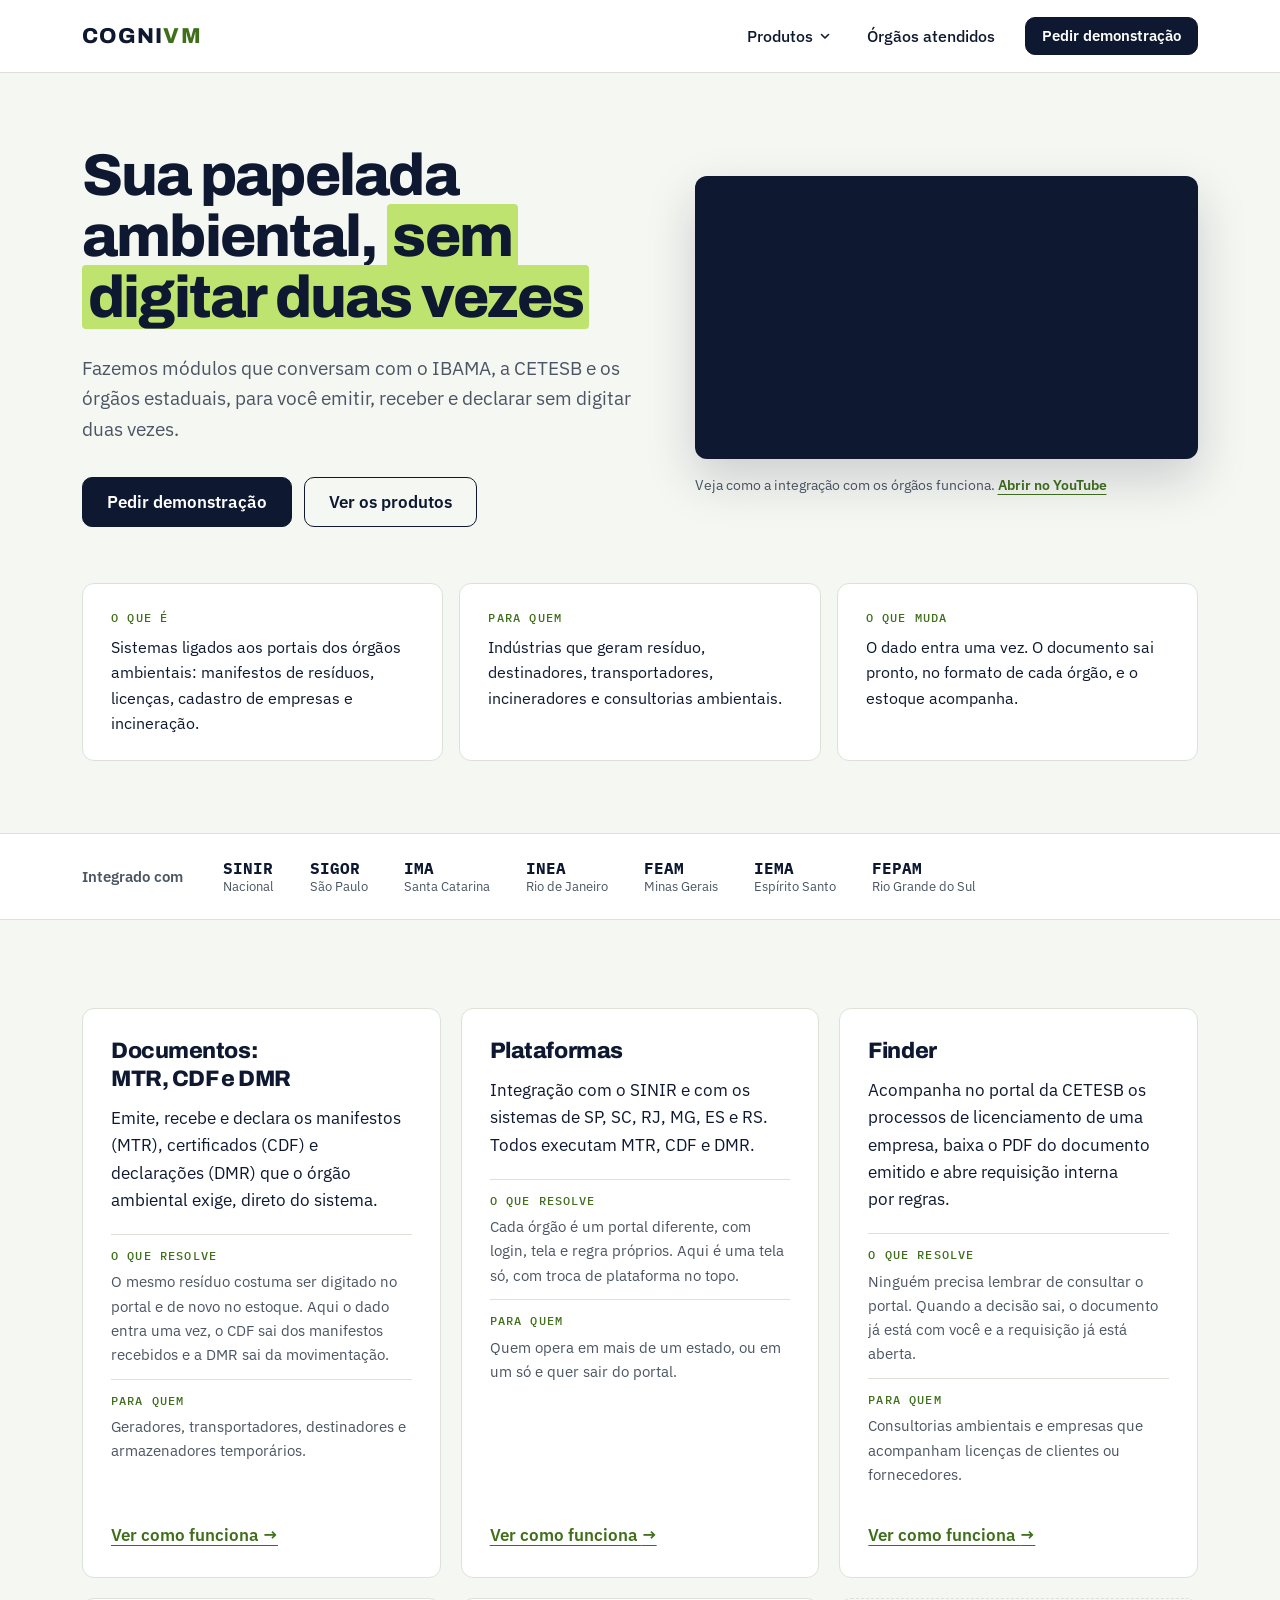
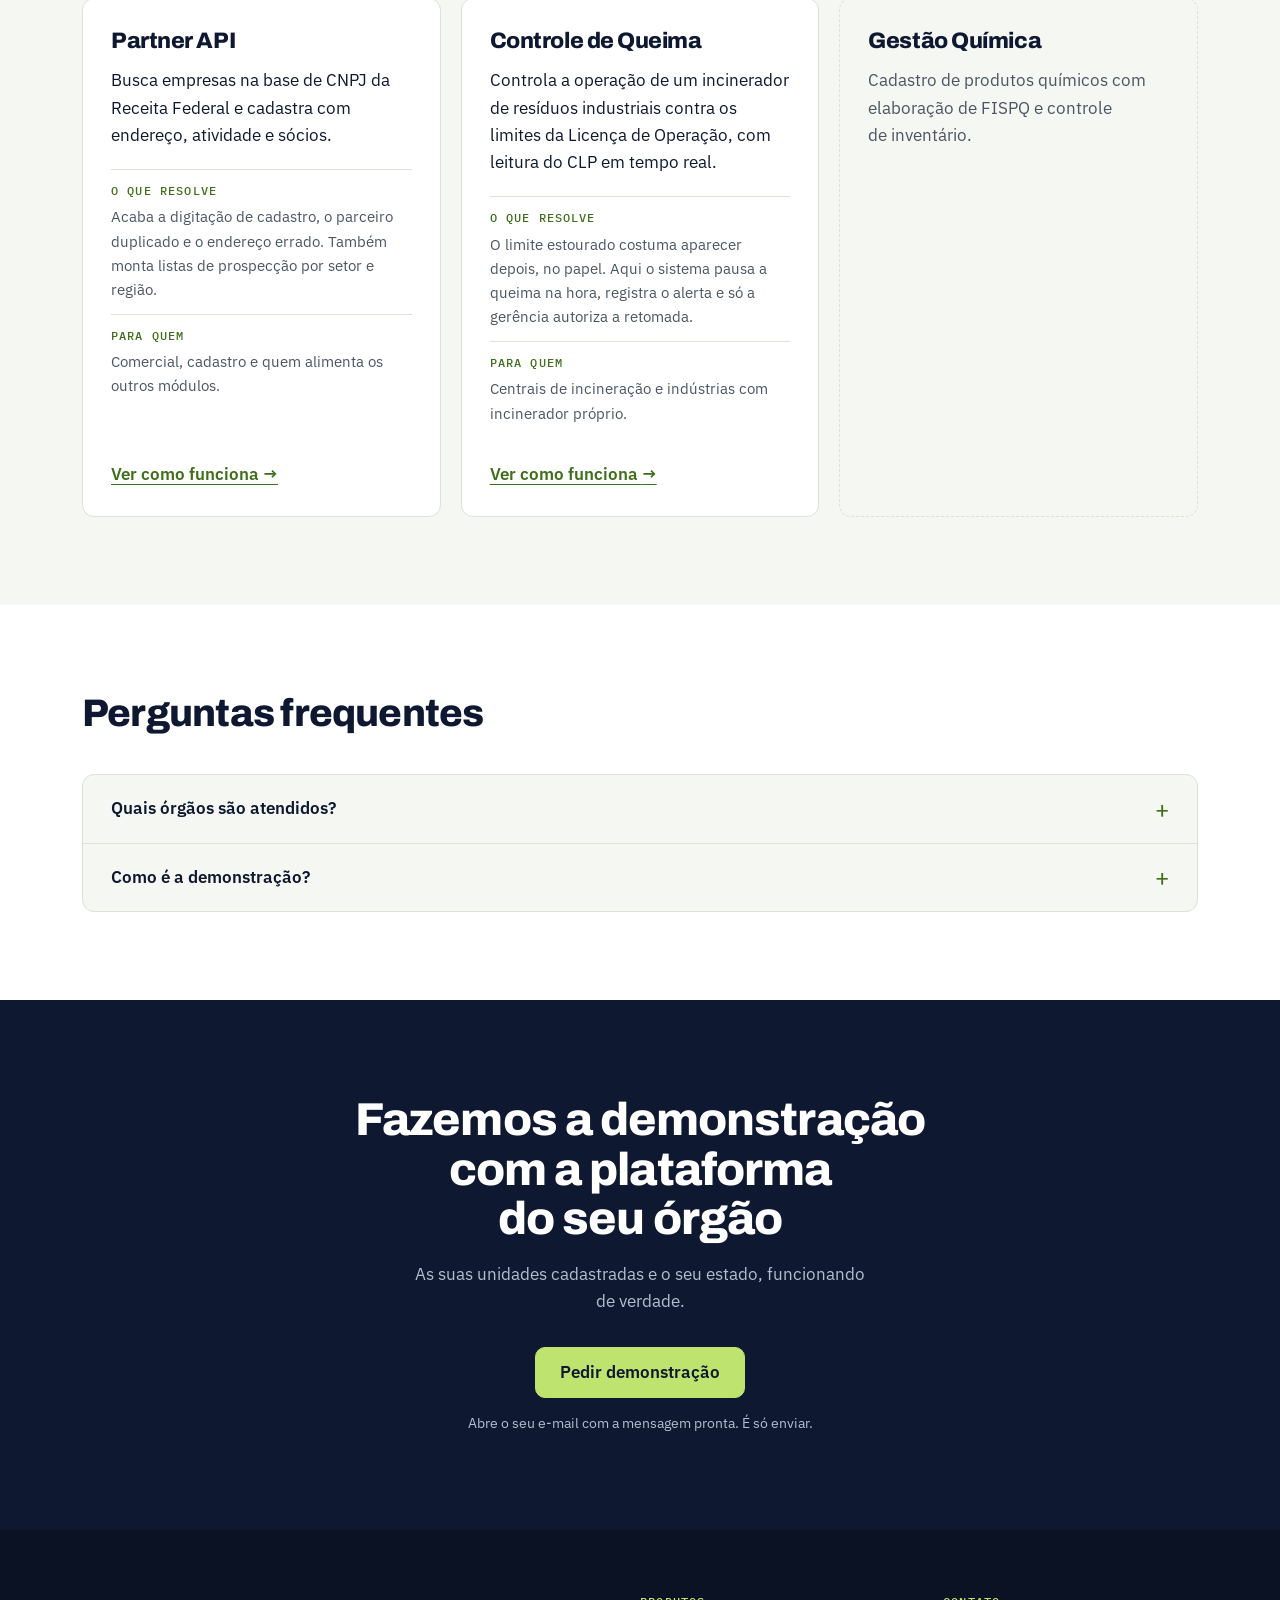
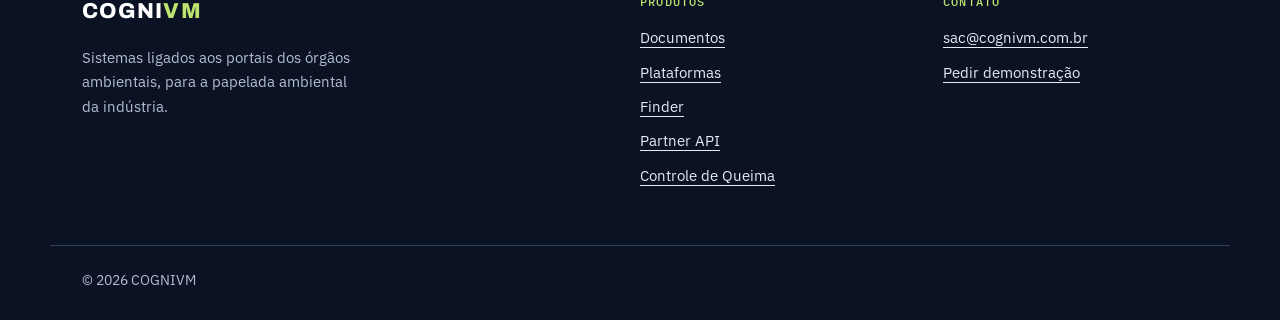
==== index.html @ e680baec "Redesenha o site no padrão de landing pages SaaS Menu fixo com seletor de produtos, hero em duas col" ====
<!DOCTYPE html>
<html lang="pt-br">
<head>
    <meta charset="UTF-8">
    <meta name="viewport" content="width=device-width, initial-scale=1.0">
    <title>COGNIVM | Software ambiental para a indústria</title>
    <meta name="description" content="Sistemas para documentos de resíduos, licenciamento, cadastro de empresas e incineração, integrados aos órgãos ambientais.">
    <link rel="stylesheet" href="site.css">
</head>
<body>
    <header class="site-nav">
        <div class="wrap">
            <a href="index.html" class="wordmark">COGNI<span>VM</span></a>
            <nav class="menu" aria-label="Principal">
                <ul>
                    <li class="has-mega">
                        <button type="button" class="menu-btn" aria-expanded="false" aria-controls="mega">Produtos <svg width="12" height="12" viewBox="0 0 12 12" aria-hidden="true"><path d="M2.5 4.5 6 8l3.5-3.5" fill="none" stroke="currentColor" stroke-width="1.6" stroke-linecap="round" stroke-linejoin="round"/></svg></button>
                        <div class="mega" id="mega">
                            <ul>
                            <li><a href="documentos.html"><strong>Documentos</strong><span>MTR, CDF e DMR emitidos e controlados num só lugar</span></a></li>
                            <li><a href="plataformas.html"><strong>Plataformas</strong><span>O SINIR e seis estados numa tela só</span></a></li>
                            <li><a href="finder.html"><strong>Finder</strong><span>Licenças da CETESB acompanhadas sozinhas</span></a></li>
                            <li><a href="partner-api.html"><strong>Partner API</strong><span>Cadastro de empresas direto da Receita</span></a></li>
                            <li><a href="controle-de-queima.html"><strong>Controle de Queima</strong><span>O incinerador dentro dos limites da Licença de Operação</span></a></li>
                            </ul>
                        </div>
                    </li>
                    <li><a href="plataformas.html">Órgãos atendidos</a></li>
                    <li class="menu-cta"><a href="#contato" class="btn-primary btn-sm">Pedir demonstração</a></li>
                </ul>
            </nav>
            <button type="button" class="burger" aria-label="Abrir menu" aria-expanded="false"><span></span><span></span><span></span></button>
        </div>
    </header>

    <main>
        <section class="hero">
            <div class="wrap">
                <div class="hero-grid hero-grid--media">
                    <div class="hero-copy">
                        <h1>Sua papelada ambiental, <mark>sem digitar duas vezes</mark></h1>
                        <p class="lead">Fazemos módulos que conversam com o IBAMA, a CETESB e os órgãos estaduais, para você emitir, receber e declarar sem digitar duas vezes.</p>
                        <div class="actions">
                            <a href="#contato" class="btn-primary">Pedir demonstração</a>
                            <a href="#produtos" class="btn-outline">Ver os produtos</a>
                        </div>
                    </div>
                    <figure class="hero-media">
                    <div class="video-frame"><iframe src="https://www.youtube-nocookie.com/embed/g-8uJWSZTiw" title="Veja como a integração com os órgãos funciona" allow="accelerometer; encrypted-media; picture-in-picture; fullscreen" referrerpolicy="strict-origin-when-cross-origin" allowfullscreen></iframe></div>
                    <figcaption>Veja como a integração com os órgãos funciona. <a href="https://www.youtube.com/watch?v=g-8uJWSZTiw" target="_blank" rel="noopener" class="text-link">Abrir no YouTube<span class="sr-only"> (abre em nova aba)</span></a></figcaption>
                </figure>
                </div>
                <dl class="ficha">
                    <div><dt>O que é</dt><dd>Sistemas ligados aos portais dos órgãos ambientais: manifestos de resíduos, licenças, cadastro de empresas e incineração.</dd></div>
                    <div><dt>Para quem</dt><dd>Indústrias que geram resíduo, destinadores, transportadores, incineradores e consultorias ambientais.</dd></div>
                    <div><dt>O que muda</dt><dd>O dado entra uma vez. O documento sai pronto, no formato de cada órgão, e o estoque acompanha.</dd></div>
                </dl>
            </div>
        </section>

        <section class="strip" aria-label="Órgãos atendidos">
            <div class="wrap">
                <p>Integrado com</p>
                <ul>
                    <li><strong>SINIR</strong><span>Nacional</span></li>
                    <li><strong>SIGOR</strong><span>São Paulo</span></li>
                    <li><strong>IMA</strong><span>Santa Catarina</span></li>
                    <li><strong>INEA</strong><span>Rio de Janeiro</span></li>
                    <li><strong>FEAM</strong><span>Minas Gerais</span></li>
                    <li><strong>IEMA</strong><span>Espírito Santo</span></li>
                    <li><strong>FEPAM</strong><span>Rio Grande do Sul</span></li>
                </ul>
            </div>
        </section>
        <section class="row row--flat" id="produtos">
            <div class="wrap">
<div class="cards">
                <article class="product">
                    <h3>Documentos: MTR, CDF e DMR</h3>
                    <p class="what">Emite, recebe e declara os manifestos (MTR), certificados (CDF) e declarações (DMR) que o órgão ambiental exige, direto do sistema.</p>
                    <dl>
                        <div><dt>O que resolve</dt><dd>O mesmo resíduo costuma ser digitado no portal e de novo no estoque. Aqui o dado entra uma vez, o CDF sai dos manifestos recebidos e a DMR sai da movimentação.</dd></div>
                        <div><dt>Para quem</dt><dd>Geradores, transportadores, destinadores e armazenadores temporários.</dd></div>
                    </dl>
                    <a href="documentos.html" class="text-link more">Ver como funciona <span aria-hidden="true">&rarr;</span></a>
                </article>
                <article class="product">
                    <h3>Plataformas</h3>
                    <p class="what">Integração com o SINIR e com os sistemas de SP, SC, RJ, MG, ES e RS. Todos executam MTR, CDF e DMR.</p>
                    <dl>
                        <div><dt>O que resolve</dt><dd>Cada órgão é um portal diferente, com login, tela e regra próprios. Aqui é uma tela só, com troca de plataforma no topo.</dd></div>
                        <div><dt>Para quem</dt><dd>Quem opera em mais de um estado, ou em um só e quer sair do portal.</dd></div>
                    </dl>
                    <a href="plataformas.html" class="text-link more">Ver como funciona <span aria-hidden="true">&rarr;</span></a>
                </article>
                <article class="product">
                    <h3>Finder</h3>
                    <p class="what">Acompanha no portal da CETESB os processos de licenciamento de uma empresa, baixa o PDF do documento emitido e abre requisição interna por regras.</p>
                    <dl>
                        <div><dt>O que resolve</dt><dd>Ninguém precisa lembrar de consultar o portal. Quando a decisão sai, o documento já está com você e a requisição já está aberta.</dd></div>
                        <div><dt>Para quem</dt><dd>Consultorias ambientais e empresas que acompanham licenças de clientes ou fornecedores.</dd></div>
                    </dl>
                    <a href="finder.html" class="text-link more">Ver como funciona <span aria-hidden="true">&rarr;</span></a>
                </article>
                <article class="product">
                    <h3>Partner API</h3>
                    <p class="what">Busca empresas na base de CNPJ da Receita Federal e cadastra com endereço, atividade e sócios.</p>
                    <dl>
                        <div><dt>O que resolve</dt><dd>Acaba a digitação de cadastro, o parceiro duplicado e o endereço errado. Também monta listas de prospecção por setor e região.</dd></div>
                        <div><dt>Para quem</dt><dd>Comercial, cadastro e quem alimenta os outros módulos.</dd></div>
                    </dl>
                    <a href="partner-api.html" class="text-link more">Ver como funciona <span aria-hidden="true">&rarr;</span></a>
                </article>
                <article class="product">
                    <h3>Controle de Queima</h3>
                    <p class="what">Controla a operação de um incinerador de resíduos industriais contra os limites da Licença de Operação, com leitura do CLP em tempo real.</p>
                    <dl>
                        <div><dt>O que resolve</dt><dd>O limite estourado costuma aparecer depois, no papel. Aqui o sistema pausa a queima na hora, registra o alerta e só a gerência autoriza a retomada.</dd></div>
                        <div><dt>Para quem</dt><dd>Centrais de incineração e indústrias com incinerador próprio.</dd></div>
                    </dl>
                    <a href="controle-de-queima.html" class="text-link more">Ver como funciona <span aria-hidden="true">&rarr;</span></a>
                </article>
                <article class="product product--minor">
                    <h3>Gestão Química</h3>
                    <p class="what">Cadastro de produtos químicos com elaboração de FISPQ e controle de inventário.</p>
                </article>
                </div>
            </div>
        </section>
        <section class="row">
            <div class="wrap">
                <div class="rail">
                    <h2>Perguntas frequentes</h2>
                </div>
                <div>
                    <div class="faq">
                        <details>
                            <summary>Quais órgãos são atendidos?</summary>
                            <p>O SINIR (sistema nacional) e os sistemas de SP, SC, RJ, MG, ES e RS. A página Plataformas mostra o que cada um faz.</p>
                        </details>
                        <details>
                            <summary>Como é a demonstração?</summary>
                            <p>Você pede por e-mail e mostramos o sistema funcionando com as suas unidades e com o órgão do seu estado.</p>
                        </details>
                    </div>
                </div>
            </div>
        </section>
        <section class="cta" id="contato">
            <div class="wrap">
                <div>
                    <h2>Fazemos a demonstração com a plataforma do seu órgão</h2>
                    <p>As suas unidades cadastradas e o seu estado, funcionando de verdade.</p>
                </div>
                <div>
                    <a href="mailto:sac@cognivm.com.br?subject=Demonstra%C3%A7%C3%A3o%20" class="btn-primary">Pedir demonstração</a>
                    <p class="micro">Abre o seu e-mail com a mensagem pronta. É só enviar.</p>
                </div>
            </div>
        </section>
    </main>

    <footer class="site-footer">
        <div class="wrap">
            <div class="foot-brand">
                <a href="index.html" class="wordmark">COGNI<span>VM</span></a>
                <p>Sistemas ligados aos portais dos órgãos ambientais, para a papelada ambiental da indústria.</p>
            </div>
            <div>
                <h3>Produtos</h3>
                <ul>
                        <li><a href="documentos.html">Documentos</a></li>
                        <li><a href="plataformas.html">Plataformas</a></li>
                        <li><a href="finder.html">Finder</a></li>
                        <li><a href="partner-api.html">Partner API</a></li>
                        <li><a href="controle-de-queima.html">Controle de Queima</a></li>
                </ul>
            </div>
            <div>
                <h3>Contato</h3>
                <ul>
                    <li><a href="mailto:sac@cognivm.com.br">sac@cognivm.com.br</a></li>
                    <li><a href="#contato">Pedir demonstração</a></li>
                </ul>
            </div>
        </div>
        <div class="wrap foot-base"><span>&copy; 2026 COGNIVM</span></div>
    </footer>

    <script>
        (function () {
            var h = document.querySelector('.site-nav');
            var mega = h.querySelector('.menu-btn');
            var burger = h.querySelector('.burger');
            mega.addEventListener('click', function () {
                var open = h.classList.toggle('mega-open');
                mega.setAttribute('aria-expanded', open);
            });
            burger.addEventListener('click', function () {
                var open = h.classList.toggle('menu-open');
                burger.setAttribute('aria-expanded', open);
            });
            document.addEventListener('click', function (e) {
                if (!h.contains(e.target)) { h.classList.remove('mega-open'); mega.setAttribute('aria-expanded', false); }
            });
            document.addEventListener('keydown', function (e) {
                if (e.key === 'Escape') { h.classList.remove('mega-open', 'menu-open'); mega.setAttribute('aria-expanded', false); mega.focus(); }
            });
        })();
    </script>
</body>
</html>
---- site.css ----
@import url('https://fonts.googleapis.com/css2?family=Archivo:wght@600;700;800&family=IBM+Plex+Sans:wght@400;500;600&family=IBM+Plex+Mono:wght@500&display=swap');

/* Tokens: ver DESIGN.md. Azul-marinho e verde-folha do logo. */
:root {
    --ink: #0E1830;
    --bg: #F5F7F2;
    --white: #FFFFFF;
    --muted: #4B5563;
    --rule: #DDE2D8;
    --on-ink: #E6EAF2;
    --on-ink-muted: #B4BED1;
    --rule-ink: #2E3C61;
    --lime: #BEE36E;
    --lime-hover: #CDEB8A;
    --green: #3F6F1A;
    --green-tint: #E4EFD3;
    --st-yellow: #D9A21B;
    --st-red: #B3261E;
    --st-blue: #1F5FA8;
    --st-gray: #8A919E;

    --font-display: 'Archivo', 'IBM Plex Sans', sans-serif;
    --font-text: 'IBM Plex Sans', -apple-system, sans-serif;
    --font-mono: 'IBM Plex Mono', ui-monospace, monospace;

    --radius: 12px;
    --radius-sm: 8px;
    --max: 1180px;
}

* { margin: 0; padding: 0; box-sizing: border-box; }
html { color-scheme: light; scroll-behavior: smooth; scroll-padding-top: 88px; }
@media (prefers-reduced-motion: reduce) { html { scroll-behavior: auto; } }

body { font-family: var(--font-text); font-size: 17px; line-height: 1.6; color: var(--ink); background: var(--bg); }

h1, h2, h3 { font-family: var(--font-display); font-weight: 800; line-height: 1.08; letter-spacing: -0.02em; text-wrap: balance; }
h2 { font-size: clamp(1.7rem, 3vw, 2.4rem); }
h3 { font-size: 1.2rem; line-height: 1.25; }
p { text-wrap: pretty; }

a { color: var(--green); }
a:focus-visible, button:focus-visible, summary:focus-visible { outline: 2px solid var(--green); outline-offset: 3px; }
.cta a:focus-visible, .site-footer a:focus-visible { outline-color: var(--lime); }

.wrap { max-width: var(--max); margin: 0 auto; padding: 0 32px; }
.sr-only { position: absolute; width: 1px; height: 1px; overflow: hidden; clip: rect(0 0 0 0); white-space: nowrap; }

/* ── Botões ── */
.btn-primary, .btn-outline {
    display: inline-block;
    padding: 14px 24px;
    border-radius: 10px;
    font-weight: 600;
    text-decoration: none;
    line-height: 1.2;
    transition: background-color 150ms ease-out, color 150ms ease-out, border-color 150ms ease-out;
}
.btn-primary { background: var(--ink); color: var(--white); border: 1.5px solid var(--ink); }
.btn-primary:hover { background: #1E2D52; border-color: #1E2D52; }
.btn-outline { background: transparent; color: var(--ink); border: 1.5px solid var(--ink); }
.btn-outline:hover { background: var(--ink); color: var(--white); }
.btn-sm { padding: 9px 16px; font-size: 0.93rem; }
.text-link { font-weight: 600; text-underline-offset: 4px; }

/* ── Menu ── */
.site-nav { position: sticky; top: 0; z-index: 20; background: var(--white); border-bottom: 1px solid var(--rule); }
.site-nav .wrap { display: flex; align-items: center; justify-content: space-between; height: 72px; }
.wordmark { font-family: var(--font-display); font-weight: 800; font-size: 1.35rem; letter-spacing: 0.06em; color: var(--ink); text-decoration: none; }
.wordmark span { color: var(--green); }
.menu > ul { display: flex; gap: 8px; list-style: none; align-items: center; }
.menu > ul > li > a:not(.btn-primary), .menu-btn {
    display: inline-flex; align-items: center; gap: 6px;
    padding: 10px 14px; border-radius: var(--radius-sm);
    color: var(--ink); font: inherit; font-size: 0.97rem; font-weight: 500;
    background: none; border: 0; cursor: pointer; text-decoration: none;
    transition: background-color 150ms ease-out;
}
.menu > ul > li > a:not(.btn-primary):hover, .menu-btn:hover { background: var(--bg); }
.menu a[aria-current="page"] { color: var(--green); }
.menu-btn svg { transition: transform 150ms ease-out; }
.mega-open .menu-btn svg { transform: rotate(180deg); }
.menu-cta { margin-left: 8px; }
.has-mega { position: relative; }
.mega {
    display: none; position: absolute; top: calc(100% + 12px); left: -24px; width: 620px;
    background: var(--white); border-radius: var(--radius); padding: 12px;
    box-shadow: 0 18px 48px rgba(14, 24, 48, 0.16);
}
.has-mega:hover .mega, .mega-open .mega, .has-mega:focus-within .mega { display: block; }
.mega::before { content: ""; position: absolute; left: 0; right: 0; top: -14px; height: 14px; }
.mega ul { list-style: none; display: grid; grid-template-columns: 1fr 1fr; gap: 4px; }
.mega a { display: block; padding: 14px 16px; border-radius: var(--radius-sm); text-decoration: none; color: var(--ink); }
.mega a:hover, .mega a:focus-visible { background: var(--bg); }
.mega strong { display: block; font-family: var(--font-display); font-weight: 700; font-size: 1.02rem; }
.mega span { display: block; margin-top: 2px; font-size: 0.88rem; color: var(--muted); line-height: 1.4; }
.mega a[aria-current="page"] strong { color: var(--green); }
.burger { display: none; background: none; border: 0; cursor: pointer; padding: 10px; }
.burger span { display: block; width: 22px; height: 2px; background: var(--ink); margin: 5px 0; }

/* ── Hero ── */
.hero { background: var(--bg); padding: 72px 0 72px; }
.hero-grid { display: grid; gap: 48px; align-items: center; margin-bottom: 56px; }
.hero-grid--media { grid-template-columns: 1.05fr 0.95fr; gap: 56px; }
.hero h1 { font-size: clamp(2.2rem, 4.6vw, 3.7rem); line-height: 1.04; letter-spacing: -0.03em; max-width: 17ch; margin-bottom: 24px; }
.hero-grid:not(.hero-grid--media) h1 { max-width: 20ch; }
.hero mark { background: var(--lime); color: var(--ink); padding: 0 0.1em; border-radius: 4px; -webkit-box-decoration-break: clone; box-decoration-break: clone; }
.hero .lead { font-size: 1.2rem; color: var(--muted); max-width: 52ch; margin-bottom: 32px; }
.hero .actions { display: flex; gap: 12px; align-items: center; flex-wrap: wrap; }

.hero-media { margin: 0; }
.hero-media .video-frame { box-shadow: 0 20px 50px rgba(14, 24, 48, 0.18); }
.hero-media figcaption { margin-top: 14px; font-size: 0.9rem; color: var(--muted); }
.hero-card { background: var(--ink); color: var(--on-ink); border-radius: var(--radius); padding: 32px; }
.hero-card h2 { color: var(--white); font-size: 1.35rem; margin-bottom: 18px; }
.hero-card ul { list-style: none; }
.hero-card li { padding: 14px 0 14px 32px; border-top: 1px solid var(--rule-ink); position: relative; }
.hero-card li::before { content: ""; position: absolute; left: 4px; top: 22px; width: 10px; height: 10px; border-radius: 50%; background: var(--lime); }

/* As três respostas que o cliente procura */
.ficha { display: grid; grid-template-columns: repeat(3, 1fr); gap: 16px; }
.ficha > div { background: var(--white); border: 1px solid var(--rule); border-radius: var(--radius); padding: 24px 28px; }
.ficha dt { font-family: var(--font-mono); font-weight: 500; font-size: 0.75rem; letter-spacing: 0.1em; text-transform: uppercase; color: var(--green); margin-bottom: 8px; }
.ficha dd { font-size: 0.98rem; color: var(--ink); }

/* ── Faixa de órgãos ── */
.strip { background: var(--white); border-top: 1px solid var(--rule); border-bottom: 1px solid var(--rule); }
.strip .wrap { display: flex; align-items: center; gap: 16px 40px; flex-wrap: wrap; padding-top: 24px; padding-bottom: 24px; }
.strip p { margin: 0; font-size: 0.92rem; font-weight: 600; color: var(--muted); }
.strip ul { list-style: none; display: flex; flex-wrap: wrap; gap: 10px 36px; }
.strip li { display: flex; flex-direction: column; font-size: 0.8rem; color: var(--muted); line-height: 1.3; }
.strip li strong { font-family: var(--font-mono); font-size: 1rem; color: var(--ink); }

/* ── Seções: título em cima, conteúdo abaixo ── */
.row { padding: 88px 0; background: var(--bg); }
.row:nth-of-type(even) { background: var(--white); }
.row .wrap { display: block; }
.rail { max-width: 62ch; margin-bottom: 40px; }
.rail p { color: var(--muted); font-size: 1.1rem; margin-top: 12px; }
.row--flat .wrap { display: block; }

/* ── Sem o sistema / com o sistema ── */
.ledger { width: 100%; border-collapse: separate; border-spacing: 0; border: 1px solid var(--rule); border-radius: var(--radius); overflow: hidden; background: var(--white); }
.ledger th { text-align: left; font-family: var(--font-mono); font-weight: 500; font-size: 0.75rem; letter-spacing: 0.1em; text-transform: uppercase; color: var(--muted); padding: 16px 28px; background: var(--bg); border-bottom: 1px solid var(--rule); }
.ledger th + th { color: var(--green); background: var(--green-tint); }
.ledger td { padding: 20px 28px; vertical-align: top; border-bottom: 1px solid var(--rule); width: 50%; }
.ledger tr:last-child td { border-bottom: 0; }
.ledger td:first-child { color: var(--muted); }
.ledger td:last-child { font-weight: 500; background: #F4F9EC; }

/* ── Documento com definição ── */
.docrow { display: grid; grid-template-columns: 2fr 5fr; gap: 40px; padding: 32px; margin-bottom: 16px; background: var(--white); border: 1px solid var(--rule); border-radius: var(--radius); }
.row:nth-of-type(even) .docrow { background: var(--bg); }
.docrow:last-child { margin-bottom: 0; }
.docrow .acronym { font-family: var(--font-display); font-weight: 800; font-size: clamp(2.6rem, 5vw, 3.8rem); line-height: 0.95; letter-spacing: -0.03em; color: var(--green); }
.docrow .full { color: var(--muted); font-size: 0.9rem; margin-top: 8px; }
.docrow .def { font-size: 1.1rem; max-width: 52ch; margin-bottom: 20px; }
.docrow .label { font-family: var(--font-mono); font-weight: 500; font-size: 0.75rem; letter-spacing: 0.1em; text-transform: uppercase; color: var(--green); margin-bottom: 8px; }

/* ── Passos ── */
.vsteps { list-style: none; counter-reset: v; display: grid; grid-template-columns: repeat(auto-fit, minmax(210px, 1fr)); gap: 16px; }
.vsteps li { counter-increment: v; background: var(--white); border: 1px solid var(--rule); border-radius: var(--radius); padding: 24px; }
.row:nth-of-type(even) .vsteps li { background: var(--bg); }
.vsteps li::before { content: counter(v); display: flex; align-items: center; justify-content: center; width: 36px; height: 36px; border-radius: 50%; background: var(--lime); color: var(--ink); font-family: var(--font-display); font-weight: 800; margin-bottom: 16px; }
.vsteps strong { display: block; font-family: var(--font-display); font-size: 1.08rem; margin-bottom: 6px; }
.vsteps p { color: var(--muted); font-size: 0.95rem; }

/* ── Tabelas de referência ── */
.rules { width: 100%; border-collapse: separate; border-spacing: 0; border: 1px solid var(--rule); border-radius: var(--radius); overflow: hidden; background: var(--white); }
.rules th, .rules td { text-align: left; vertical-align: top; padding: 18px 28px; border-bottom: 1px solid var(--rule); }
.rules tr:last-child th, .rules tr:last-child td { border-bottom: 0; }
.rules th { width: 32%; font-weight: 600; }
.rules td { color: var(--muted); }

.table-scroll { overflow-x: auto; }
.matrix { width: 100%; min-width: 640px; border-collapse: collapse; font-size: 0.95rem; }
.matrix th, .matrix td { text-align: left; padding: 14px 20px 14px 0; border-bottom: 1px solid var(--rule); vertical-align: top; }
.matrix thead th {
    font-family: var(--font-mono);
    font-weight: 500;
    font-size: 0.78rem;
    letter-spacing: 0.1em;
    text-transform: uppercase;
    color: var(--muted);
    border-bottom: 1px solid var(--ink);
}
.matrix tbody th { font-weight: 600; white-space: nowrap; }
.matrix tbody th small { display: block; font-weight: 400; color: var(--muted); font-size: 0.85rem; }
.matrix .yes { color: var(--green); font-weight: 600; }
.matrix-note { margin-top: 16px; font-size: 0.92rem; color: var(--muted); max-width: 64ch; }
.lead-in { font-size: 1.1rem; max-width: 56ch; margin-bottom: 28px; }

.facts { border-top: 1px solid var(--ink); }
.facts div { display: grid; grid-template-columns: 160px 1fr; gap: 16px; padding: 14px 0; border-bottom: 1px solid var(--rule); }
.facts dt { font-weight: 600; }
.facts dd { color: var(--muted); }
.facts-label {
    font-family: var(--font-mono);
    font-weight: 500;
    font-size: 0.78rem;
    letter-spacing: 0.1em;
    text-transform: uppercase;
    color: var(--green);
    margin-bottom: 10px;
}
.stack > * + * { margin-top: 40px; }

.prose p { max-width: 62ch; margin-bottom: 16px; }
.prose p:last-child { margin-bottom: 0; }


/* ── Home: cartões de produto ── */
.cards { display: grid; grid-template-columns: repeat(3, 1fr); gap: 20px; }
.product { display: flex; flex-direction: column; background: var(--white); border: 1px solid var(--rule); border-radius: var(--radius); padding: 28px; transition: border-color 150ms ease-out; }
.product:hover { border-color: var(--ink); }
.product h3 { font-size: 1.4rem; margin-bottom: 12px; }
.product .what { color: var(--ink); margin-bottom: 20px; }
.product dl { margin-bottom: 24px; }
.product dl > div { padding: 12px 0; border-top: 1px solid var(--rule); }
.product dt { font-family: var(--font-mono); font-weight: 500; font-size: 0.72rem; letter-spacing: 0.1em; text-transform: uppercase; color: var(--green); margin-bottom: 4px; }
.product dd { font-size: 0.95rem; color: var(--muted); }
.product .more { margin-top: auto; }
.product--minor { background: var(--bg); border-style: dashed; }
.product--minor .what { color: var(--muted); margin-bottom: 0; }

/* ── Perguntas frequentes ── */
.faq { background: var(--white); border: 1px solid var(--rule); border-radius: var(--radius); overflow: hidden; }
.row:nth-of-type(even) .faq { background: var(--bg); }
.faq details + details { border-top: 1px solid var(--rule); }
.faq summary { cursor: pointer; list-style: none; padding: 20px 64px 20px 28px; font-weight: 600; position: relative; }
.faq summary::-webkit-details-marker { display: none; }
.faq summary::after { content: "+"; position: absolute; right: 28px; top: 50%; transform: translateY(-50%); font-size: 24px; font-weight: 400; color: var(--green); }
.faq details[open] summary::after { content: "\2212"; }
.faq details p { margin: 0; padding: 0 28px 22px; max-width: 66ch; color: var(--muted); }

/* ── Vídeos incorporados ── */
.videos { display: grid; grid-template-columns: repeat(auto-fit, minmax(min(100%, 320px), 1fr)); gap: 32px 24px; }
.video { margin: 0; }
.video-frame { position: relative; aspect-ratio: 16 / 9; background: var(--ink); border-radius: var(--radius); overflow: hidden; }
.video-frame iframe { position: absolute; inset: 0; width: 100%; height: 100%; border: 0; }
.video figcaption { margin-top: 12px; font-size: 15px; line-height: 1.5; color: var(--muted); }
.video figcaption strong { color: var(--ink); display: block; }

/* ── Chamada final ── */
.cta { background: var(--ink); color: var(--on-ink); padding: 96px 0; text-align: center; }
.cta .wrap { display: flex; flex-direction: column; align-items: center; gap: 32px; }
.cta h2 { color: var(--white); font-size: clamp(1.9rem, 3.6vw, 2.9rem); max-width: 22ch; margin: 0 auto; }
.cta p { color: var(--on-ink-muted); margin: 16px auto 0; max-width: 52ch; }
.cta .btn-primary { background: var(--lime); border-color: var(--lime); color: var(--ink); }
.cta .btn-primary:hover { background: var(--lime-hover); border-color: var(--lime-hover); }
.cta .micro { margin: 14px 0 0; font-size: 0.88rem; color: var(--on-ink-muted); }

/* ── Rodapé ── */
.site-footer { background: #0A1224; color: var(--on-ink-muted); padding: 64px 0 0; font-size: 0.95rem; }
.site-footer .wrap:first-child { display: grid; grid-template-columns: 2fr 1fr 1fr; gap: 48px; }
.site-footer .wordmark { color: var(--white); }
.site-footer .wordmark span { color: var(--lime); }
.foot-brand p { margin-top: 16px; max-width: 36ch; }
.site-footer h3 { font-family: var(--font-mono); font-weight: 500; font-size: 0.75rem; letter-spacing: 0.1em; text-transform: uppercase; color: var(--lime); margin-bottom: 16px; }
.site-footer ul { list-style: none; }
.site-footer li { margin-bottom: 10px; }
.site-footer a { color: var(--on-ink); text-underline-offset: 4px; }
.foot-base { margin-top: 48px; padding-top: 24px; padding-bottom: 28px; border-top: 1px solid var(--rule-ink); font-size: 0.85rem; }

/* ── Caminho de menu no Odoo ── */
.path { display: flex; flex-wrap: wrap; gap: 6px 8px; align-items: center; font-family: var(--font-mono); font-size: 0.82rem; }
.path span { border: 1px solid var(--rule); background: var(--white); padding: 3px 10px; border-radius: var(--radius); }
.path i { font-style: normal; color: var(--muted); }
.path b { font-weight: 500; color: var(--muted); }

/* ── Tarefas em poucos passos ── */
.task { padding: 28px 0; border-top: 1px solid var(--rule); display: grid; grid-template-columns: 4fr 8fr; gap: 32px; }
.task:last-child { border-bottom: 1px solid var(--rule); }
.task h3 { margin-bottom: 12px; }
.task ol { padding-left: 22px; }
.task li { margin-bottom: 6px; max-width: 58ch; }
.task li::marker { color: var(--green); font-weight: 600; }

/* ── Cobertura por plataforma: tudo preenchido ── */
.cover { width: 100%; min-width: 640px; border-collapse: separate; border-spacing: 6px; margin: -6px; }
.cover thead th {
    text-align: left;
    font-family: var(--font-mono);
    font-weight: 500;
    font-size: 0.78rem;
    letter-spacing: 0.1em;
    text-transform: uppercase;
    color: var(--muted);
    padding: 0 12px 6px;
}
.cover tbody th { text-align: left; font-weight: 600; padding: 12px 12px 12px 0; white-space: nowrap; vertical-align: middle; }
.cover tbody th small { display: block; font-weight: 400; color: var(--muted); font-size: 0.82rem; }
.cover td { background: var(--green-tint); padding: 12px 14px; border-radius: var(--radius); vertical-align: top; font-size: 0.92rem; }
.cover td strong { display: block; font-size: 0.95rem; }
.cover td span { color: var(--muted); font-size: 0.85rem; }
.cover td.strong { background: var(--green); color: var(--white); }
.cover td.strong span { color: #E4EFD3; }

/* ── Legenda de situações ── */
.legend { list-style: none; border-top: 1px solid var(--ink); }
.legend li { display: grid; grid-template-columns: 24px 140px 1fr; gap: 12px; align-items: baseline; padding: 12px 0; border-bottom: 1px solid var(--rule); }
.legend .sw { width: 12px; height: 12px; display: inline-block; }
.legend .sw--green { background: var(--green); }
.legend .sw--yellow { background: var(--st-yellow); }
.legend .sw--red { background: var(--st-red); }
.legend .sw--blue { background: var(--st-blue); }
.legend .sw--gray { background: var(--st-gray); }
.legend strong { font-weight: 600; }
.legend span:last-child { color: var(--muted); }

@media (max-width: 960px) {
    .task { grid-template-columns: 1fr; gap: 12px; }
}
@media (max-width: 600px) {
    .legend li { grid-template-columns: 24px 1fr; }
    .legend span:last-child { grid-column: 2; }
}


/* ── Responsivo ── */
@media (max-width: 1000px) {
    .cards { grid-template-columns: repeat(2, 1fr); }
    .hero-grid--media { grid-template-columns: 1fr; }
}
@media (max-width: 860px) {
    .burger { display: block; }
    .menu { display: none; position: absolute; top: 72px; left: 0; right: 0; background: var(--white); border-bottom: 1px solid var(--rule); padding: 12px 20px 24px; }
    .menu-open .menu { display: block; }
    .menu > ul { flex-direction: column; align-items: stretch; gap: 0; }
    .menu-btn { width: 100%; justify-content: space-between; }
    .mega { position: static; width: auto; box-shadow: none; padding: 0 0 8px 8px; }
    .has-mega:hover .mega { display: none; }
    .mega-open .mega, .has-mega:focus-within .mega { display: block; }
    .mega ul { grid-template-columns: 1fr; }
    .menu-cta { margin: 12px 0 0; }
    .menu-cta .btn-primary { display: block; text-align: center; }
    .row { padding: 60px 0; }
    .docrow { grid-template-columns: 1fr; gap: 16px; padding: 24px; }
    .ficha { grid-template-columns: 1fr; }
    .site-footer .wrap:first-child { grid-template-columns: 1fr; gap: 32px; }
    .ledger, .ledger tbody, .ledger tr, .ledger td { display: block; width: 100%; }
    .ledger thead { display: none; }
    .ledger tr { border-bottom: 1px solid var(--rule); }
    .ledger tr:last-child { border-bottom: 0; }
    .ledger td { border: 0; padding: 14px 20px; width: 100%; }
    .ledger td::before { content: attr(data-label); display: block; font-family: var(--font-mono); font-size: 0.72rem; letter-spacing: 0.1em; text-transform: uppercase; color: var(--muted); margin-bottom: 2px; }
    .ledger td:last-child::before { color: var(--green); }
    .rules th { width: auto; display: block; padding-bottom: 2px; border-bottom: 0; }
    .rules td { display: block; padding-top: 0; }
    .task { grid-template-columns: 1fr; gap: 12px; }
}
@media (max-width: 600px) {
    .wrap { padding: 0 20px; }
    .cards { grid-template-columns: 1fr; }
    .hero { padding: 40px 0 48px; }
    .hero-grid { margin-bottom: 36px; gap: 32px; }
    .hero .actions .btn-primary, .hero .actions .btn-outline { flex: 1 1 100%; text-align: center; }
    .facts div { grid-template-columns: 1fr; gap: 2px; }
    .cta { padding: 64px 0; }
    .legend li { grid-template-columns: 24px 1fr; }
    .legend span:last-child { grid-column: 2; }
    .faq summary { padding: 18px 56px 18px 20px; }
    .faq details p { padding: 0 20px 20px; }
}
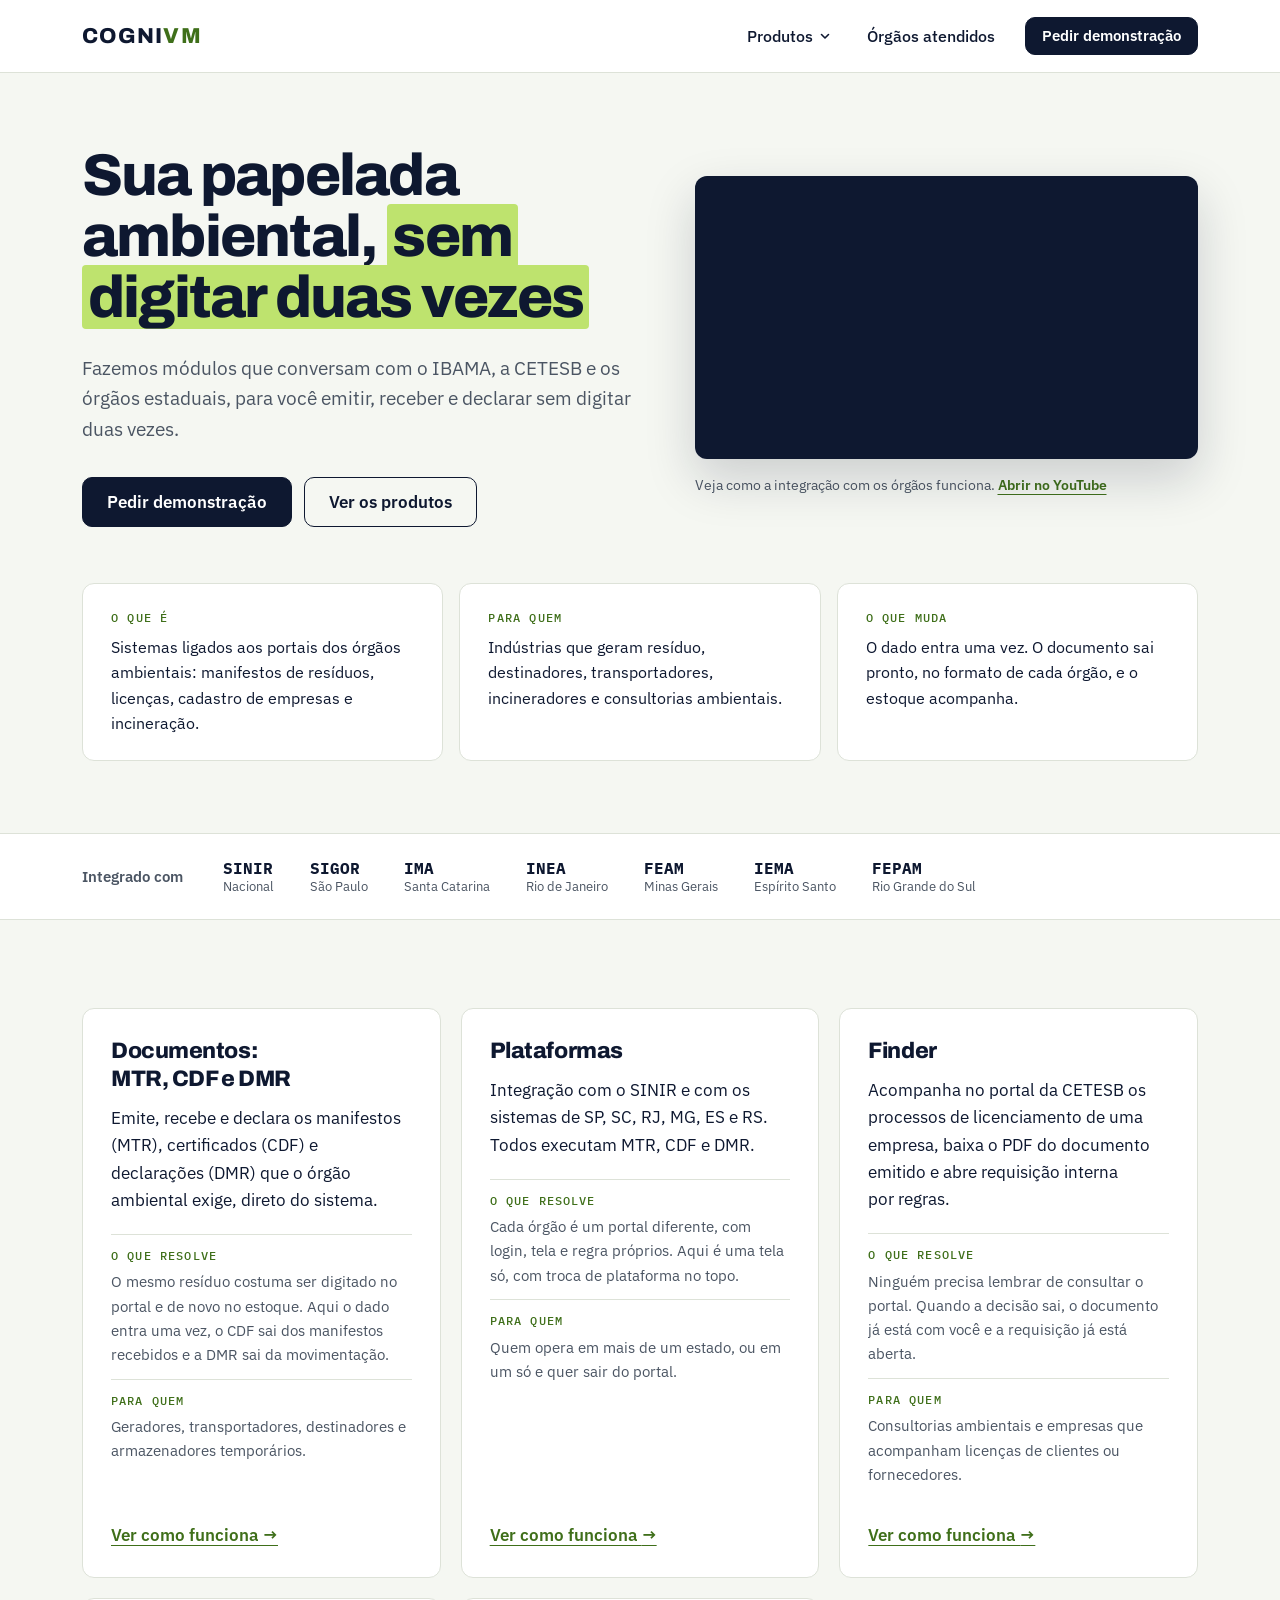
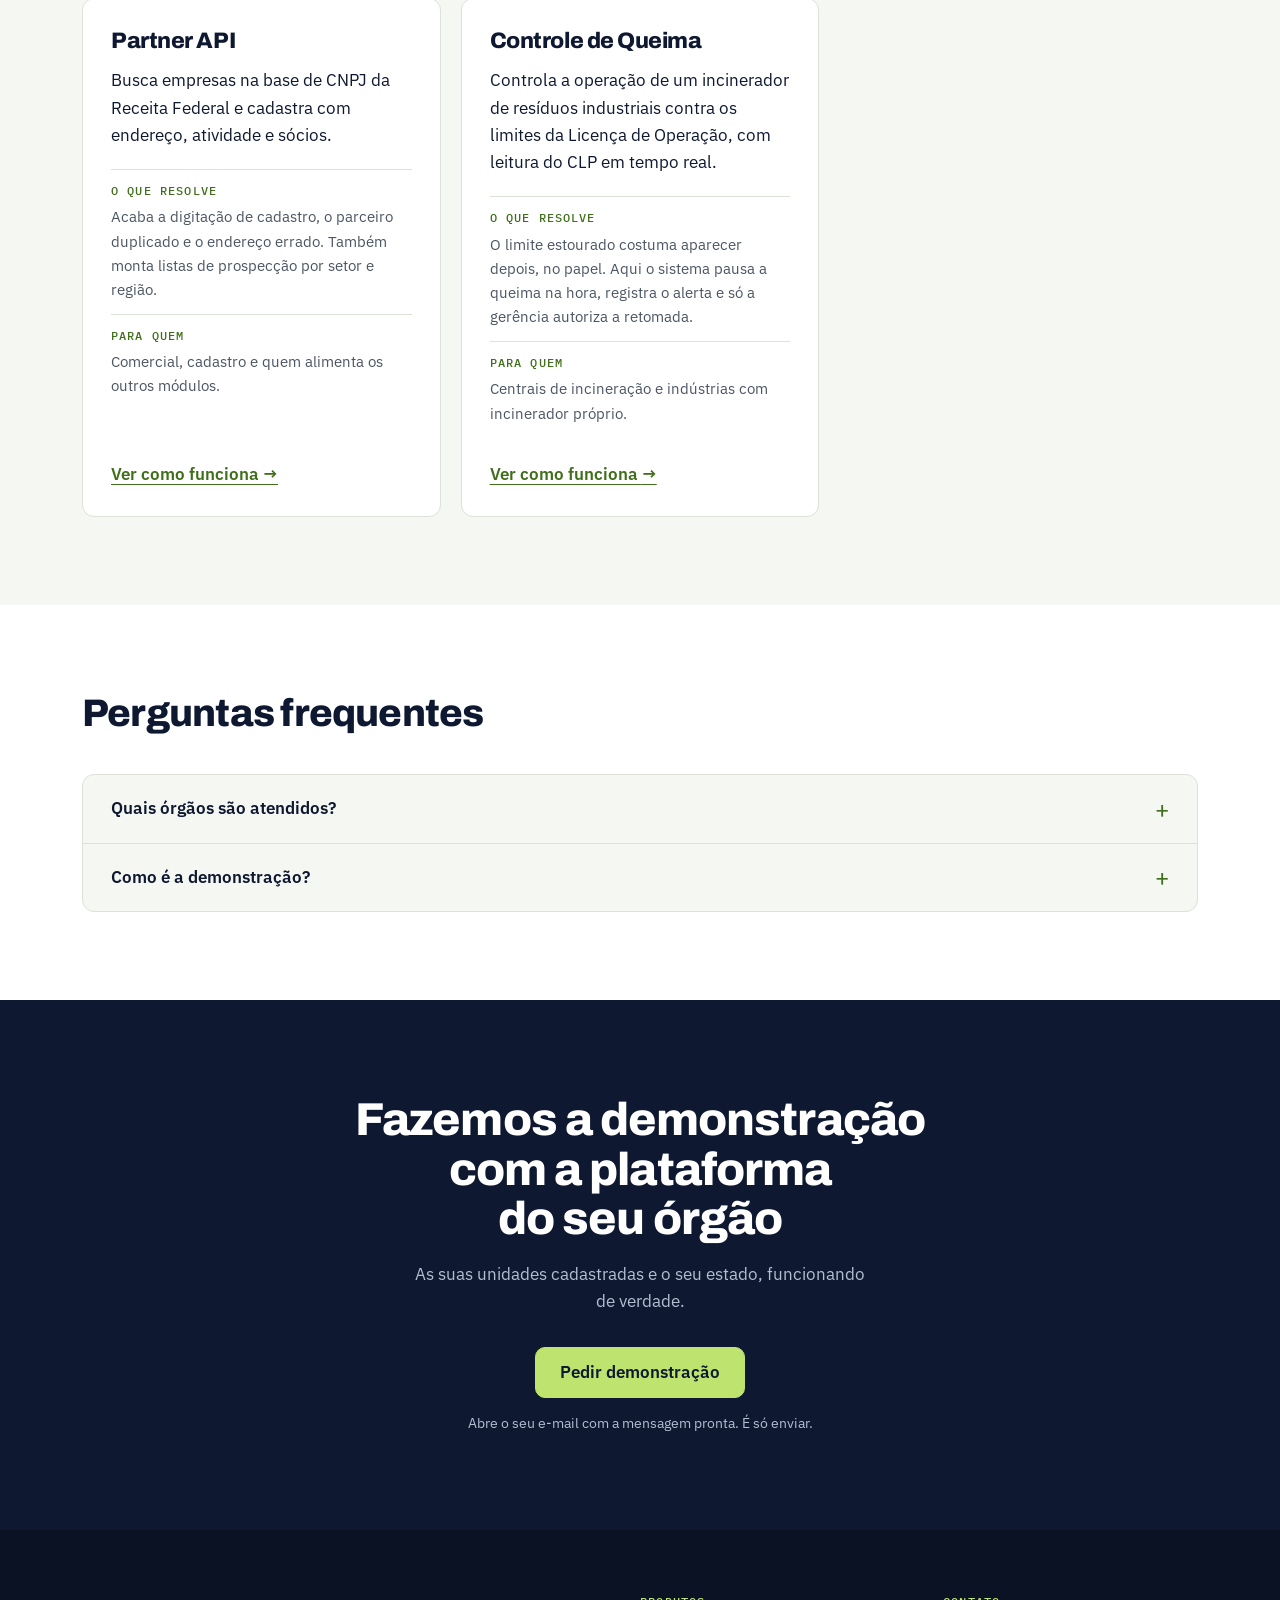
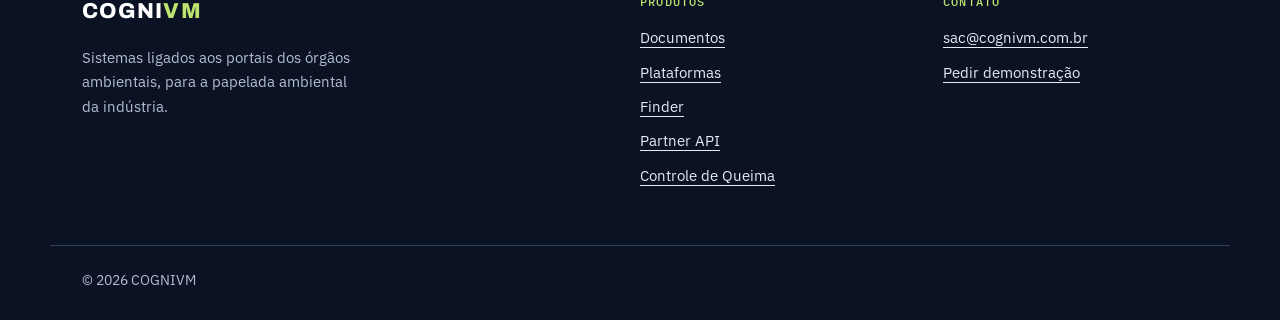
==== commit 1ffc88eb: "Remove card Gestão Química da home Co-Authored-By: Claude Sonnet 5.5 <noreply@anthropic.com>" ====
--- a/index.html
+++ b/index.html
@@ -120,10 +120,6 @@
                     </dl>
                     <a href="controle-de-queima.html" class="text-link more">Ver como funciona <span aria-hidden="true">&rarr;</span></a>
                 </article>
-                <article class="product product--minor">
-                    <h3>Gestão Química</h3>
-                    <p class="what">Cadastro de produtos químicos com elaboração de FISPQ e controle de inventário.</p>
-                </article>
                 </div>
             </div>
         </section>
--- a/site.css
+++ b/site.css
@@ -220,8 +220,6 @@
 .product dt { font-family: var(--font-mono); font-weight: 500; font-size: 0.72rem; letter-spacing: 0.1em; text-transform: uppercase; color: var(--green); margin-bottom: 4px; }
 .product dd { font-size: 0.95rem; color: var(--muted); }
 .product .more { margin-top: auto; }
-.product--minor { background: var(--bg); border-style: dashed; }
-.product--minor .what { color: var(--muted); margin-bottom: 0; }
 
 /* ── Perguntas frequentes ── */
 .faq { background: var(--white); border: 1px solid var(--rule); border-radius: var(--radius); overflow: hidden; }
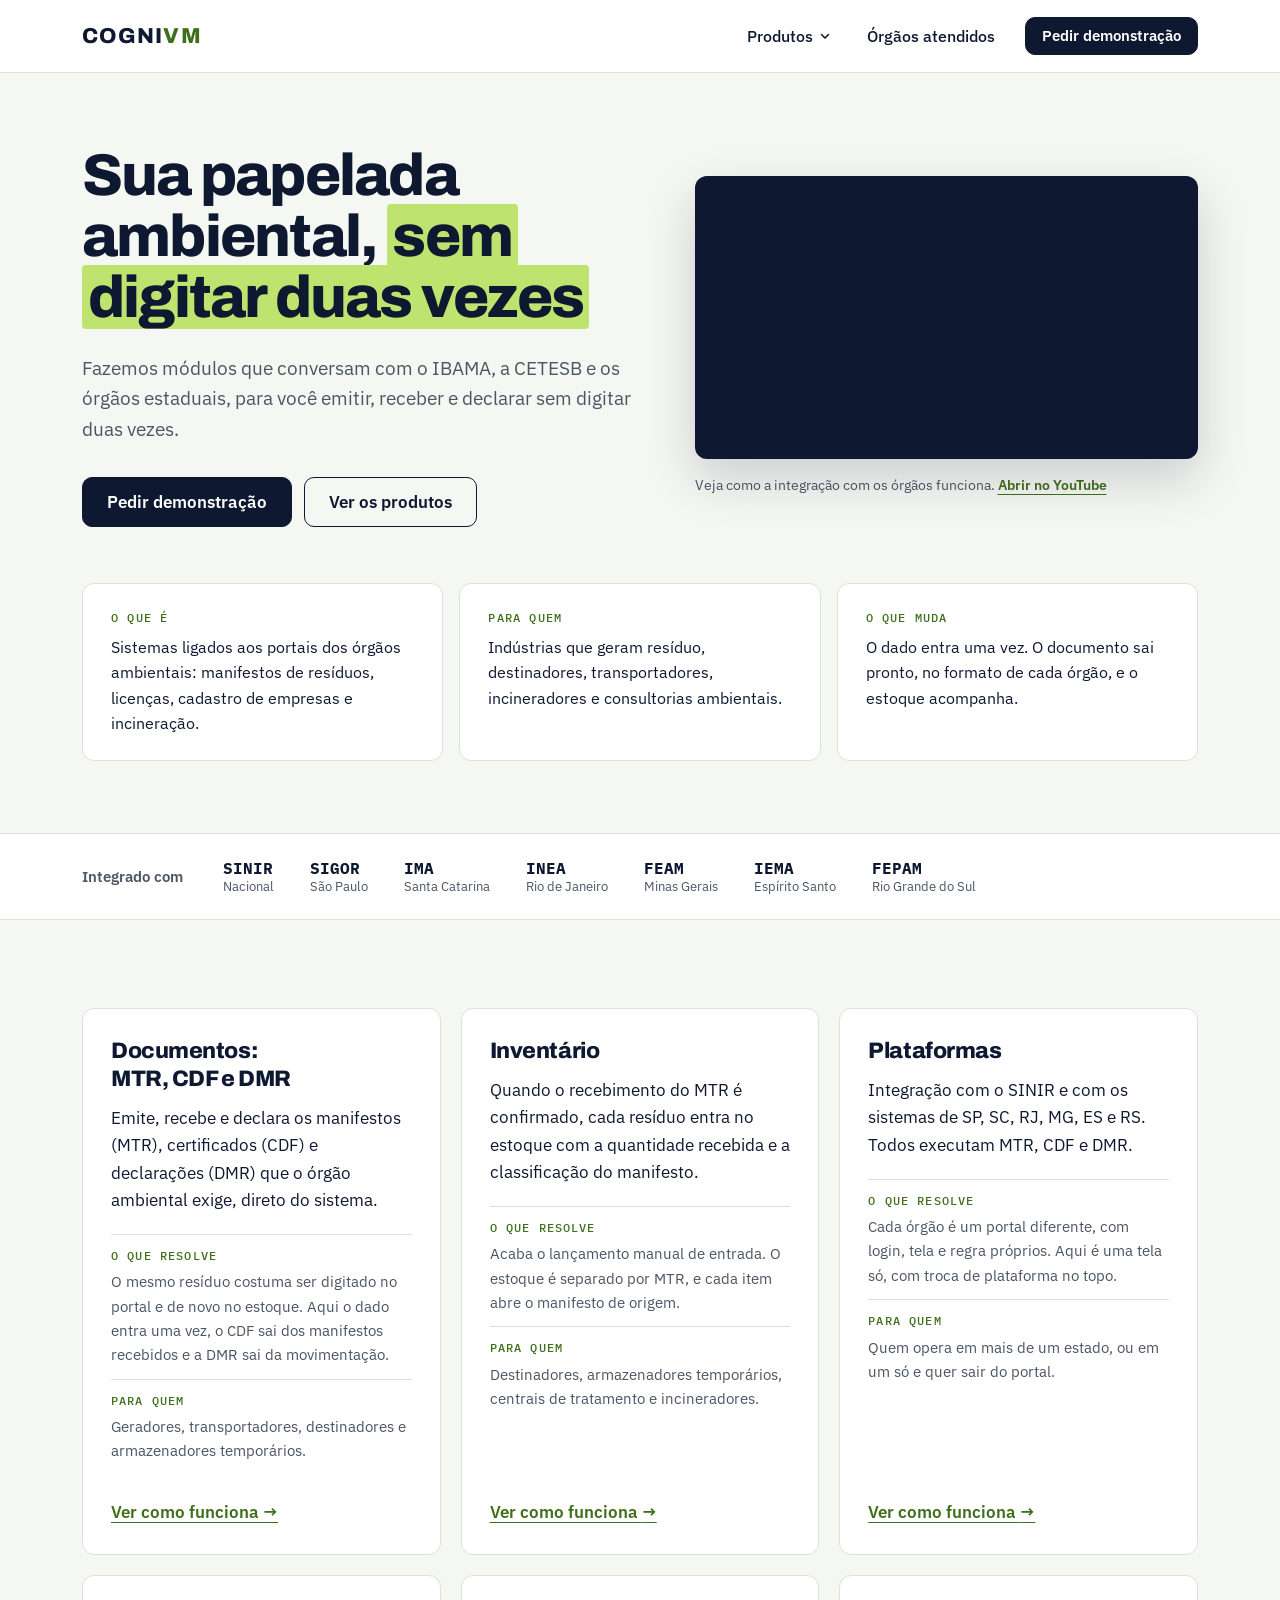
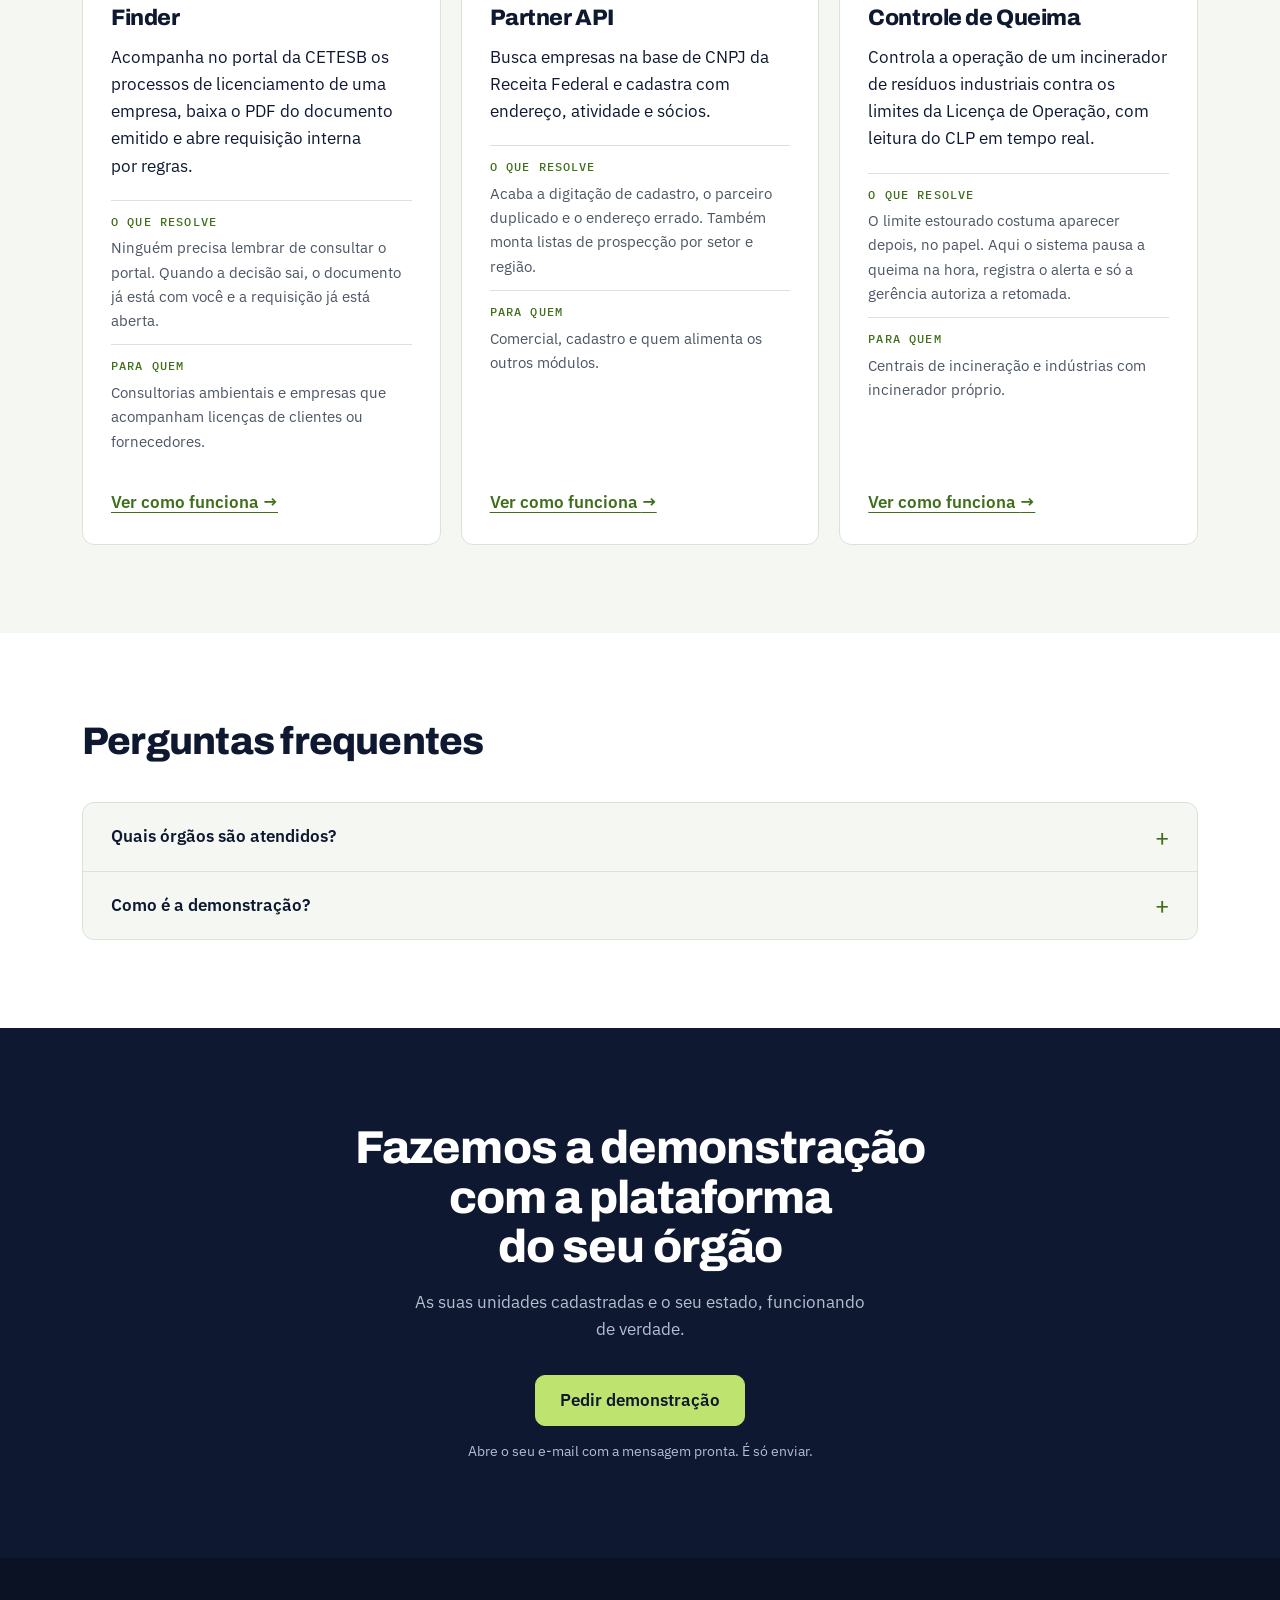
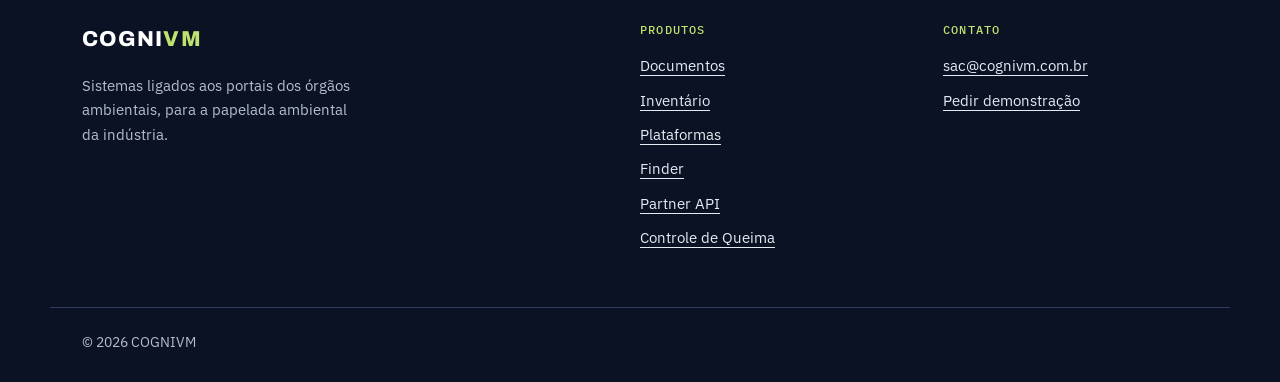
==== commit d6b3bdb7: "Adiciona a página Inventário Co-Authored-By: Claude Opus 5.5 <noreply@anthropic.com>" ====
--- a/index.html
+++ b/index.html
@@ -3,9 +3,12 @@
 <head>
     <meta charset="UTF-8">
     <meta name="viewport" content="width=device-width, initial-scale=1.0">
-    <title>COGNIVM | Software ambiental para a indústria</title>
+    <title>Software ambiental para a indústria | COGNIVM</title>
     <meta name="description" content="Sistemas para documentos de resíduos, licenciamento, cadastro de empresas e incineração, integrados aos órgãos ambientais.">
     <link rel="stylesheet" href="site.css">
+    <link rel="icon" type="image/svg+xml" href="favicon.svg">
+    <link rel="icon" href="favicon.ico" sizes="48x48">
+    <link rel="apple-touch-icon" href="apple-touch-icon.png">
 </head>
 <body>
     <header class="site-nav">
@@ -18,6 +21,7 @@
                         <div class="mega" id="mega">
                             <ul>
                             <li><a href="documentos.html"><strong>Documentos</strong><span>MTR, CDF e DMR emitidos e controlados num só lugar</span></a></li>
+                            <li><a href="inventario.html"><strong>Inventário</strong><span>O resíduo recebido no MTR já entra no estoque</span></a></li>
                             <li><a href="plataformas.html"><strong>Plataformas</strong><span>O SINIR e seis estados numa tela só</span></a></li>
                             <li><a href="finder.html"><strong>Finder</strong><span>Licenças da CETESB acompanhadas sozinhas</span></a></li>
                             <li><a href="partner-api.html"><strong>Partner API</strong><span>Cadastro de empresas direto da Receita</span></a></li>
@@ -85,6 +89,15 @@
                     <a href="documentos.html" class="text-link more">Ver como funciona <span aria-hidden="true">&rarr;</span></a>
                 </article>
                 <article class="product">
+                    <h3>Inventário</h3>
+                    <p class="what">Quando o recebimento do MTR é confirmado, cada resíduo entra no estoque com a quantidade recebida e a classificação do manifesto.</p>
+                    <dl>
+                        <div><dt>O que resolve</dt><dd>Acaba o lançamento manual de entrada. O estoque é separado por MTR, e cada item abre o manifesto de origem.</dd></div>
+                        <div><dt>Para quem</dt><dd>Destinadores, armazenadores temporários, centrais de tratamento e incineradores.</dd></div>
+                    </dl>
+                    <a href="inventario.html" class="text-link more">Ver como funciona <span aria-hidden="true">&rarr;</span></a>
+                </article>
+                <article class="product">
                     <h3>Plataformas</h3>
                     <p class="what">Integração com o SINIR e com os sistemas de SP, SC, RJ, MG, ES e RS. Todos executam MTR, CDF e DMR.</p>
                     <dl>
@@ -166,6 +179,7 @@
                 <h3>Produtos</h3>
                 <ul>
                         <li><a href="documentos.html">Documentos</a></li>
+                        <li><a href="inventario.html">Inventário</a></li>
                         <li><a href="plataformas.html">Plataformas</a></li>
                         <li><a href="finder.html">Finder</a></li>
                         <li><a href="partner-api.html">Partner API</a></li>
@@ -204,5 +218,16 @@
             });
         })();
     </script>
+
+    <script>
+        (function () {
+            if (new URLSearchParams(location.search).get('debug') !== '1') return;
+            var fig = document.querySelector('.hero-media');
+            if (!fig) return;
+            var vid = 'iL4FJ39bWBc';
+            fig.innerHTML = '<div class="video-frame"><iframe src="https://www.youtube-nocookie.com/embed/' + vid + '" title="Veja como a Cognivm funciona" allow="accelerometer; encrypted-media; picture-in-picture; fullscreen" referrerpolicy="strict-origin-when-cross-origin" allowfullscreen></iframe></div>'
+                + '<figcaption>Veja em pouco mais de 1 minuto como a Cognivm funciona. <a href="https://www.youtube.com/watch?v=' + vid + '" target="_blank" rel="noopener" class="text-link">Abrir no YouTube<span class="sr-only"> (abre em nova aba)</span></a></figcaption>';
+        })();
+    </script>
 </body>
 </html>
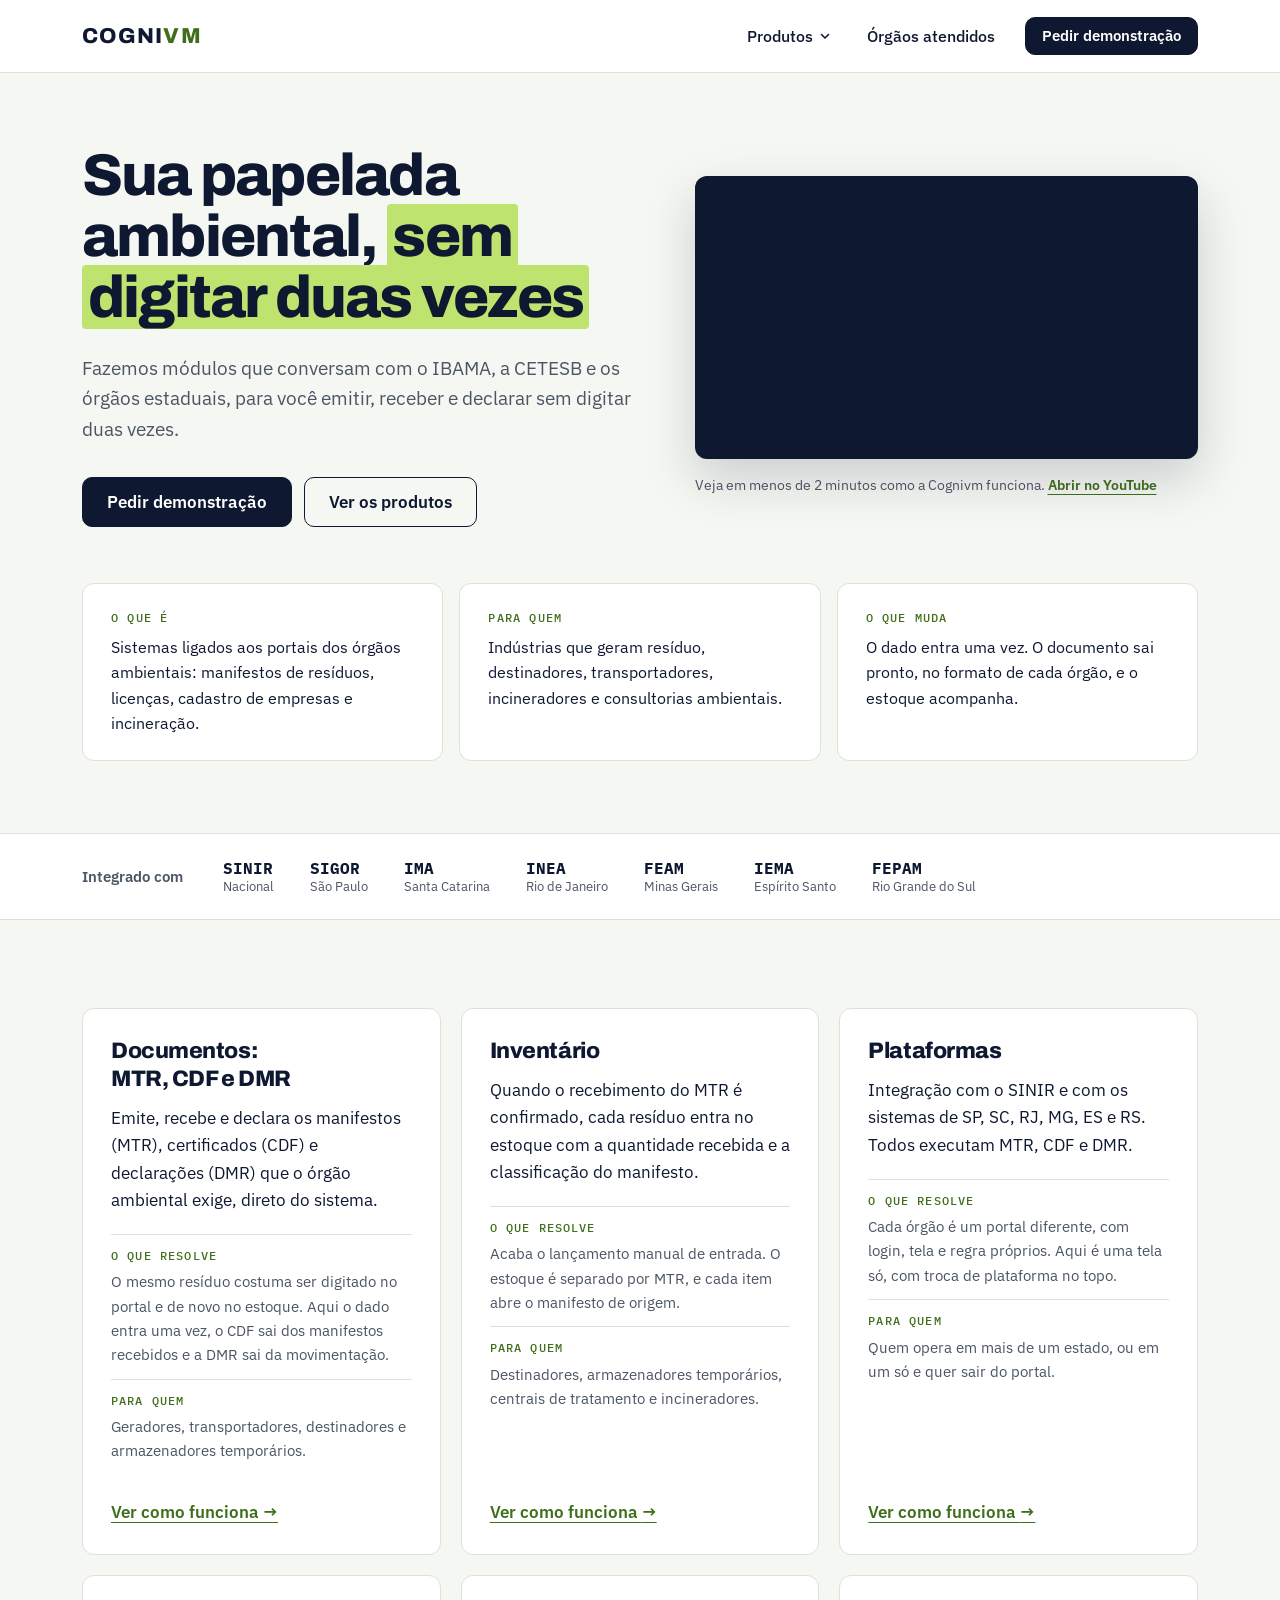
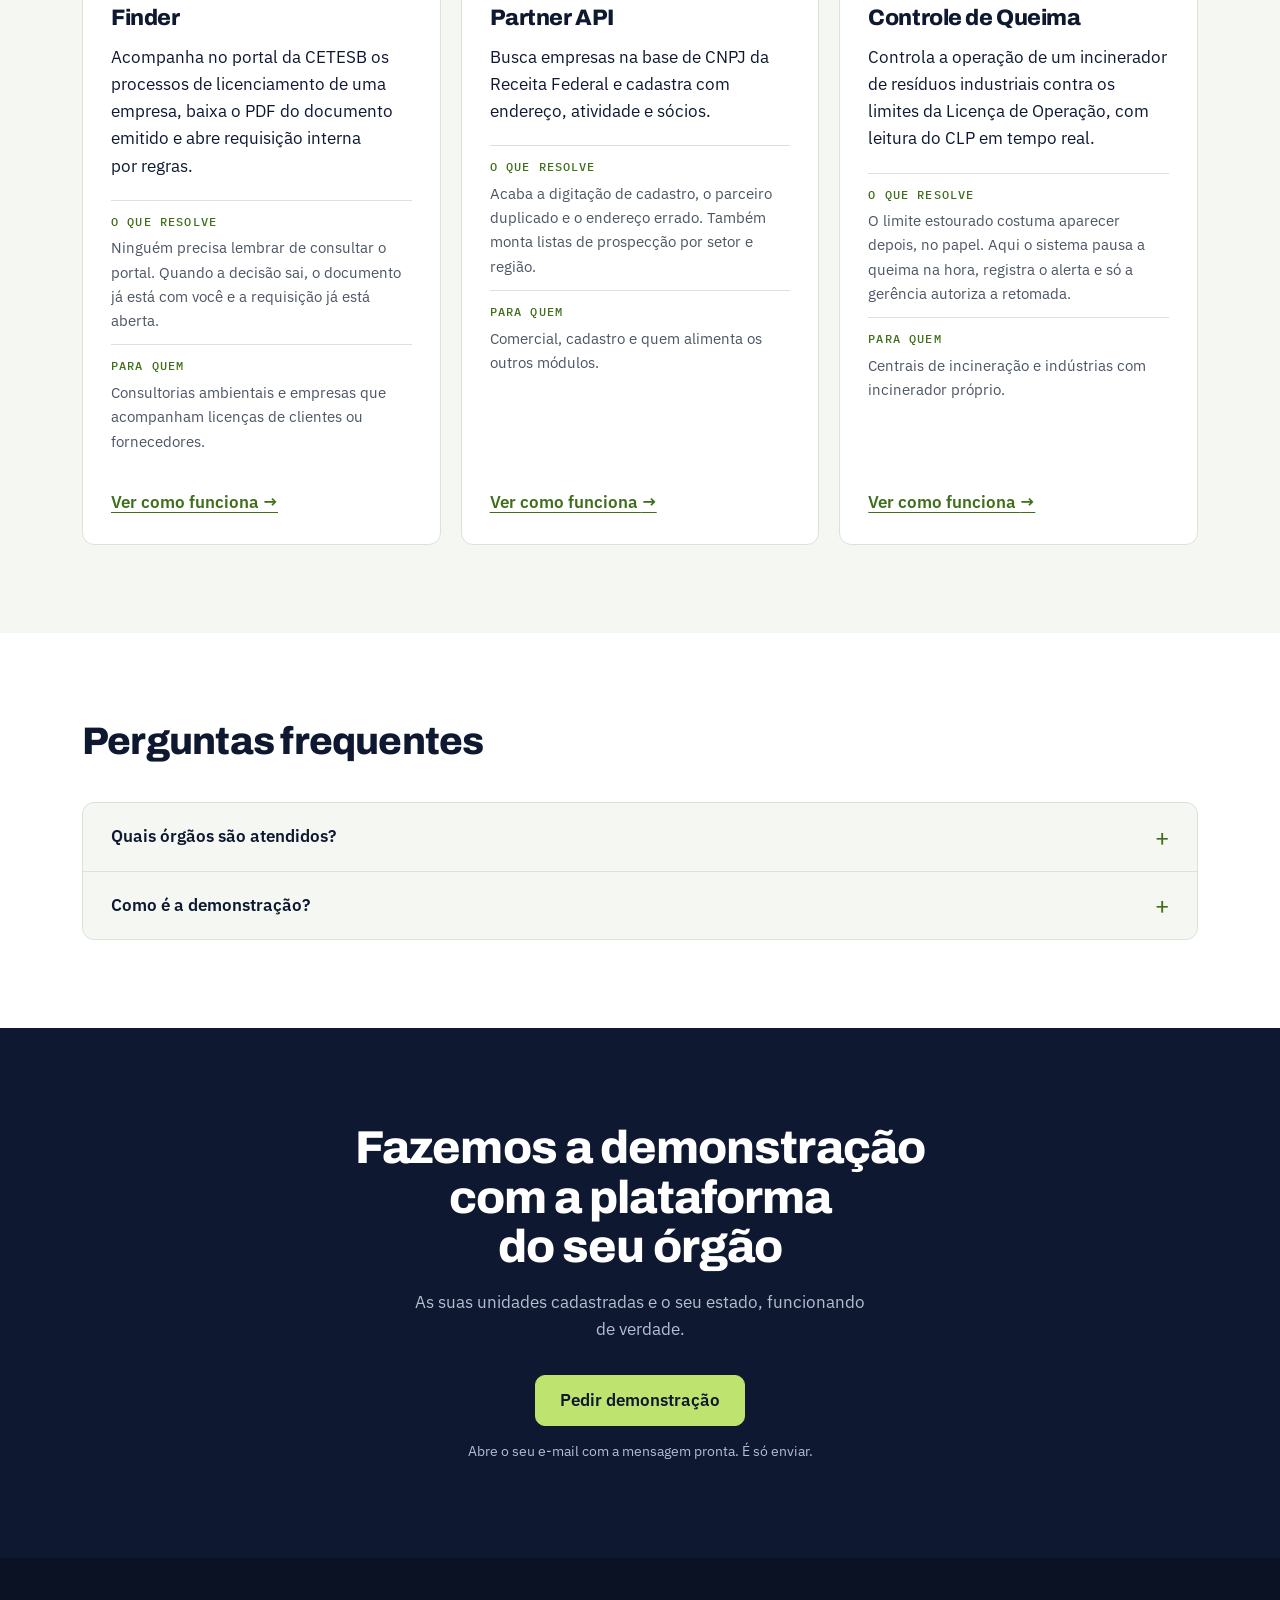
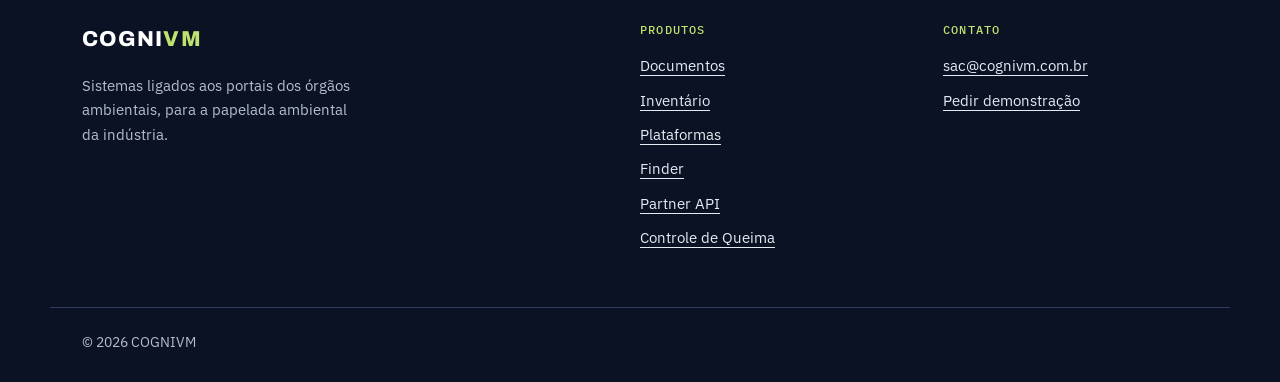
==== commit 84aba695: "Troca o vídeo da home pelo de apresentação e remove a prévia com ?debug=1 Co-Authored-By: Claude Opu" ====
--- a/index.html
+++ b/index.html
@@ -50,8 +50,8 @@
                         </div>
                     </div>
                     <figure class="hero-media">
-                    <div class="video-frame"><iframe src="https://www.youtube-nocookie.com/embed/g-8uJWSZTiw" title="Veja como a integração com os órgãos funciona" allow="accelerometer; encrypted-media; picture-in-picture; fullscreen" referrerpolicy="strict-origin-when-cross-origin" allowfullscreen></iframe></div>
-                    <figcaption>Veja como a integração com os órgãos funciona. <a href="https://www.youtube.com/watch?v=g-8uJWSZTiw" target="_blank" rel="noopener" class="text-link">Abrir no YouTube<span class="sr-only"> (abre em nova aba)</span></a></figcaption>
+                    <div class="video-frame"><iframe src="https://www.youtube-nocookie.com/embed/ExWiQunJGHQ" title="Veja em menos de 2 minutos como a Cognivm funciona" allow="accelerometer; encrypted-media; picture-in-picture; fullscreen" referrerpolicy="strict-origin-when-cross-origin" allowfullscreen></iframe></div>
+                    <figcaption>Veja em menos de 2 minutos como a Cognivm funciona. <a href="https://www.youtube.com/watch?v=ExWiQunJGHQ" target="_blank" rel="noopener" class="text-link">Abrir no YouTube<span class="sr-only"> (abre em nova aba)</span></a></figcaption>
                 </figure>
                 </div>
                 <dl class="ficha">
@@ -218,16 +218,5 @@
             });
         })();
     </script>
-
-    <script>
-        (function () {
-            if (new URLSearchParams(location.search).get('debug') !== '1') return;
-            var fig = document.querySelector('.hero-media');
-            if (!fig) return;
-            var vid = 'iL4FJ39bWBc';
-            fig.innerHTML = '<div class="video-frame"><iframe src="https://www.youtube-nocookie.com/embed/' + vid + '" title="Veja como a Cognivm funciona" allow="accelerometer; encrypted-media; picture-in-picture; fullscreen" referrerpolicy="strict-origin-when-cross-origin" allowfullscreen></iframe></div>'
-                + '<figcaption>Veja em pouco mais de 1 minuto como a Cognivm funciona. <a href="https://www.youtube.com/watch?v=' + vid + '" target="_blank" rel="noopener" class="text-link">Abrir no YouTube<span class="sr-only"> (abre em nova aba)</span></a></figcaption>';
-        })();
-    </script>
 </body>
 </html>
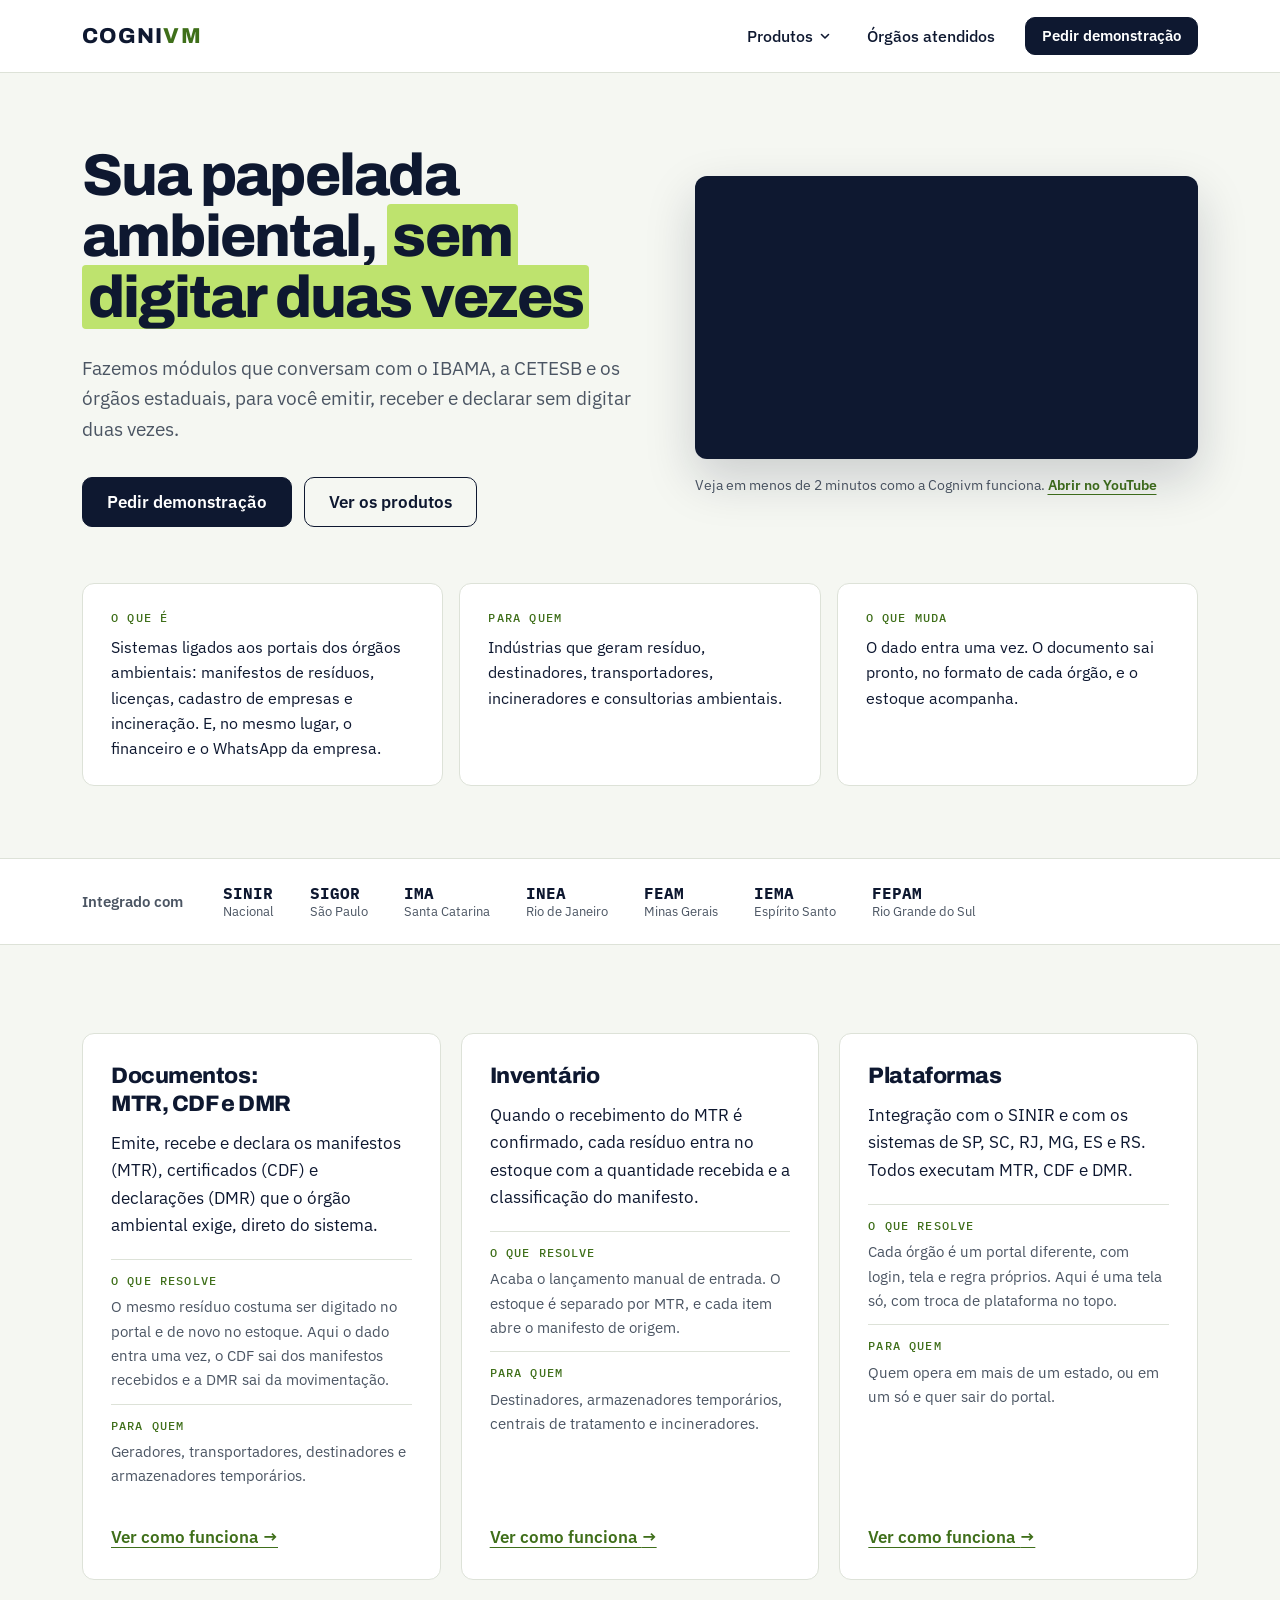
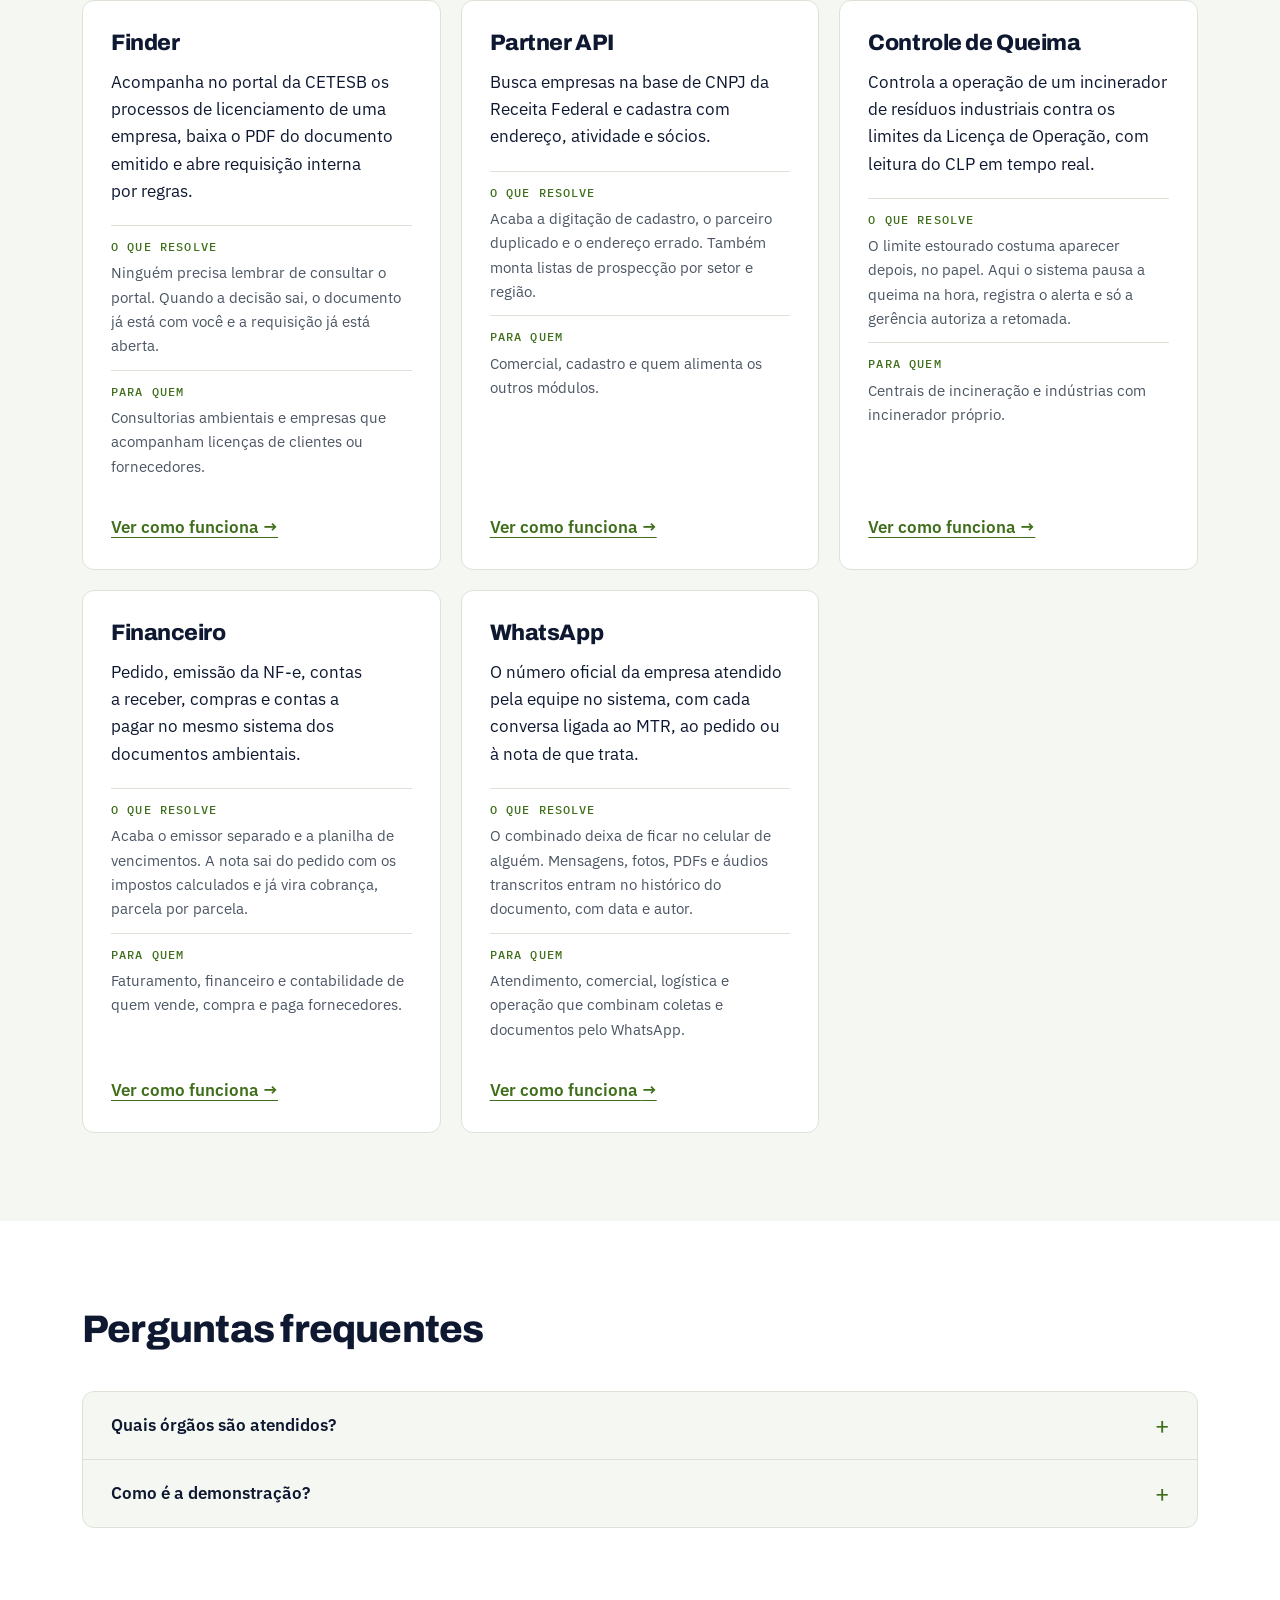
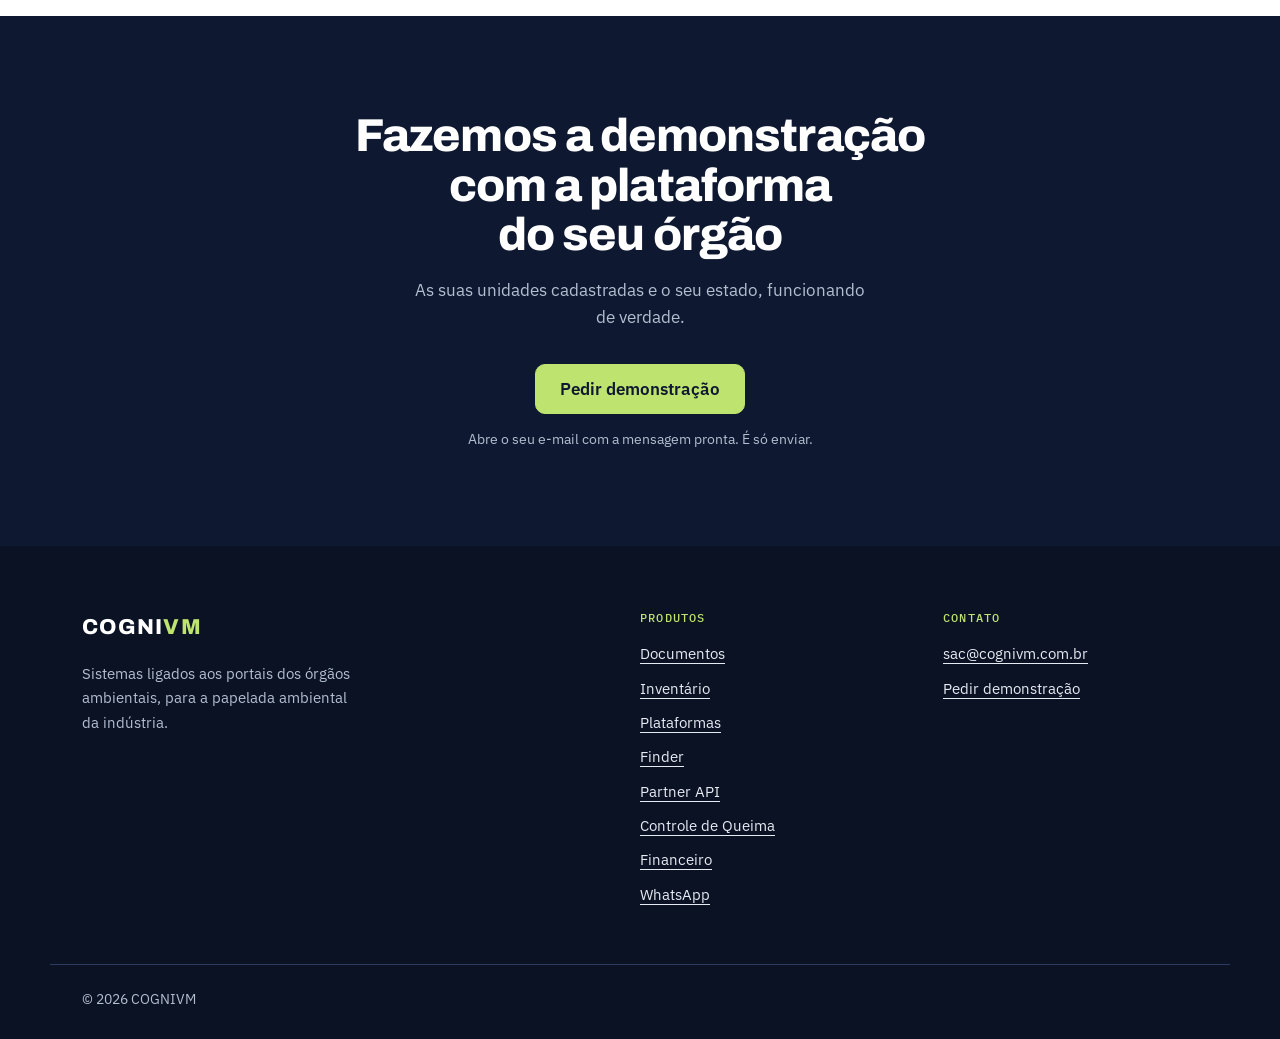
==== commit 0aeaec3c: "Adiciona as páginas Financeiro e WhatsApp Novos produtos no menu, no rodapé e na home: financeiro (N" ====
--- a/index.html
+++ b/index.html
@@ -4,7 +4,7 @@
     <meta charset="UTF-8">
     <meta name="viewport" content="width=device-width, initial-scale=1.0">
     <title>Software ambiental para a indústria | COGNIVM</title>
-    <meta name="description" content="Sistemas para documentos de resíduos, licenciamento, cadastro de empresas e incineração, integrados aos órgãos ambientais.">
+    <meta name="description" content="Sistemas para documentos de resíduos, licenciamento, cadastro de empresas e incineração, integrados aos órgãos ambientais, com financeiro e WhatsApp no mesmo lugar.">
     <link rel="stylesheet" href="site.css">
     <link rel="icon" type="image/svg+xml" href="favicon.svg">
     <link rel="icon" href="favicon.ico" sizes="48x48">
@@ -26,6 +26,8 @@
                             <li><a href="finder.html"><strong>Finder</strong><span>Licenças da CETESB acompanhadas sozinhas</span></a></li>
                             <li><a href="partner-api.html"><strong>Partner API</strong><span>Cadastro de empresas direto da Receita</span></a></li>
                             <li><a href="controle-de-queima.html"><strong>Controle de Queima</strong><span>O incinerador dentro dos limites da Licença de Operação</span></a></li>
+                            <li><a href="financeiro.html"><strong>Financeiro</strong><span>Nota fiscal, contas a receber e a pagar</span></a></li>
+                            <li><a href="whatsapp.html"><strong>WhatsApp</strong><span>As conversas da empresa ligadas aos documentos</span></a></li>
                             </ul>
                         </div>
                     </li>
@@ -55,7 +57,7 @@
                 </figure>
                 </div>
                 <dl class="ficha">
-                    <div><dt>O que é</dt><dd>Sistemas ligados aos portais dos órgãos ambientais: manifestos de resíduos, licenças, cadastro de empresas e incineração.</dd></div>
+                    <div><dt>O que é</dt><dd>Sistemas ligados aos portais dos órgãos ambientais: manifestos de resíduos, licenças, cadastro de empresas e incineração. E, no mesmo lugar, o financeiro e o WhatsApp da empresa.</dd></div>
                     <div><dt>Para quem</dt><dd>Indústrias que geram resíduo, destinadores, transportadores, incineradores e consultorias ambientais.</dd></div>
                     <div><dt>O que muda</dt><dd>O dado entra uma vez. O documento sai pronto, no formato de cada órgão, e o estoque acompanha.</dd></div>
                 </dl>
@@ -132,6 +134,24 @@
                         <div><dt>Para quem</dt><dd>Centrais de incineração e indústrias com incinerador próprio.</dd></div>
                     </dl>
                     <a href="controle-de-queima.html" class="text-link more">Ver como funciona <span aria-hidden="true">&rarr;</span></a>
+                </article>
+                <article class="product">
+                    <h3>Financeiro</h3>
+                    <p class="what">Pedido, emissão da NF-e, contas a receber, compras e contas a pagar no mesmo sistema dos documentos ambientais.</p>
+                    <dl>
+                        <div><dt>O que resolve</dt><dd>Acaba o emissor separado e a planilha de vencimentos. A nota sai do pedido com os impostos calculados e já vira cobrança, parcela por parcela.</dd></div>
+                        <div><dt>Para quem</dt><dd>Faturamento, financeiro e contabilidade de quem vende, compra e paga fornecedores.</dd></div>
+                    </dl>
+                    <a href="financeiro.html" class="text-link more">Ver como funciona <span aria-hidden="true">&rarr;</span></a>
+                </article>
+                <article class="product">
+                    <h3>WhatsApp</h3>
+                    <p class="what">O número oficial da empresa atendido pela equipe no sistema, com cada conversa ligada ao MTR, ao pedido ou à nota de que trata.</p>
+                    <dl>
+                        <div><dt>O que resolve</dt><dd>O combinado deixa de ficar no celular de alguém. Mensagens, fotos, PDFs e áudios transcritos entram no histórico do documento, com data e autor.</dd></div>
+                        <div><dt>Para quem</dt><dd>Atendimento, comercial, logística e operação que combinam coletas e documentos pelo WhatsApp.</dd></div>
+                    </dl>
+                    <a href="whatsapp.html" class="text-link more">Ver como funciona <span aria-hidden="true">&rarr;</span></a>
                 </article>
                 </div>
             </div>
@@ -184,6 +204,8 @@
                         <li><a href="finder.html">Finder</a></li>
                         <li><a href="partner-api.html">Partner API</a></li>
                         <li><a href="controle-de-queima.html">Controle de Queima</a></li>
+                        <li><a href="financeiro.html">Financeiro</a></li>
+                        <li><a href="whatsapp.html">WhatsApp</a></li>
                 </ul>
             </div>
             <div>
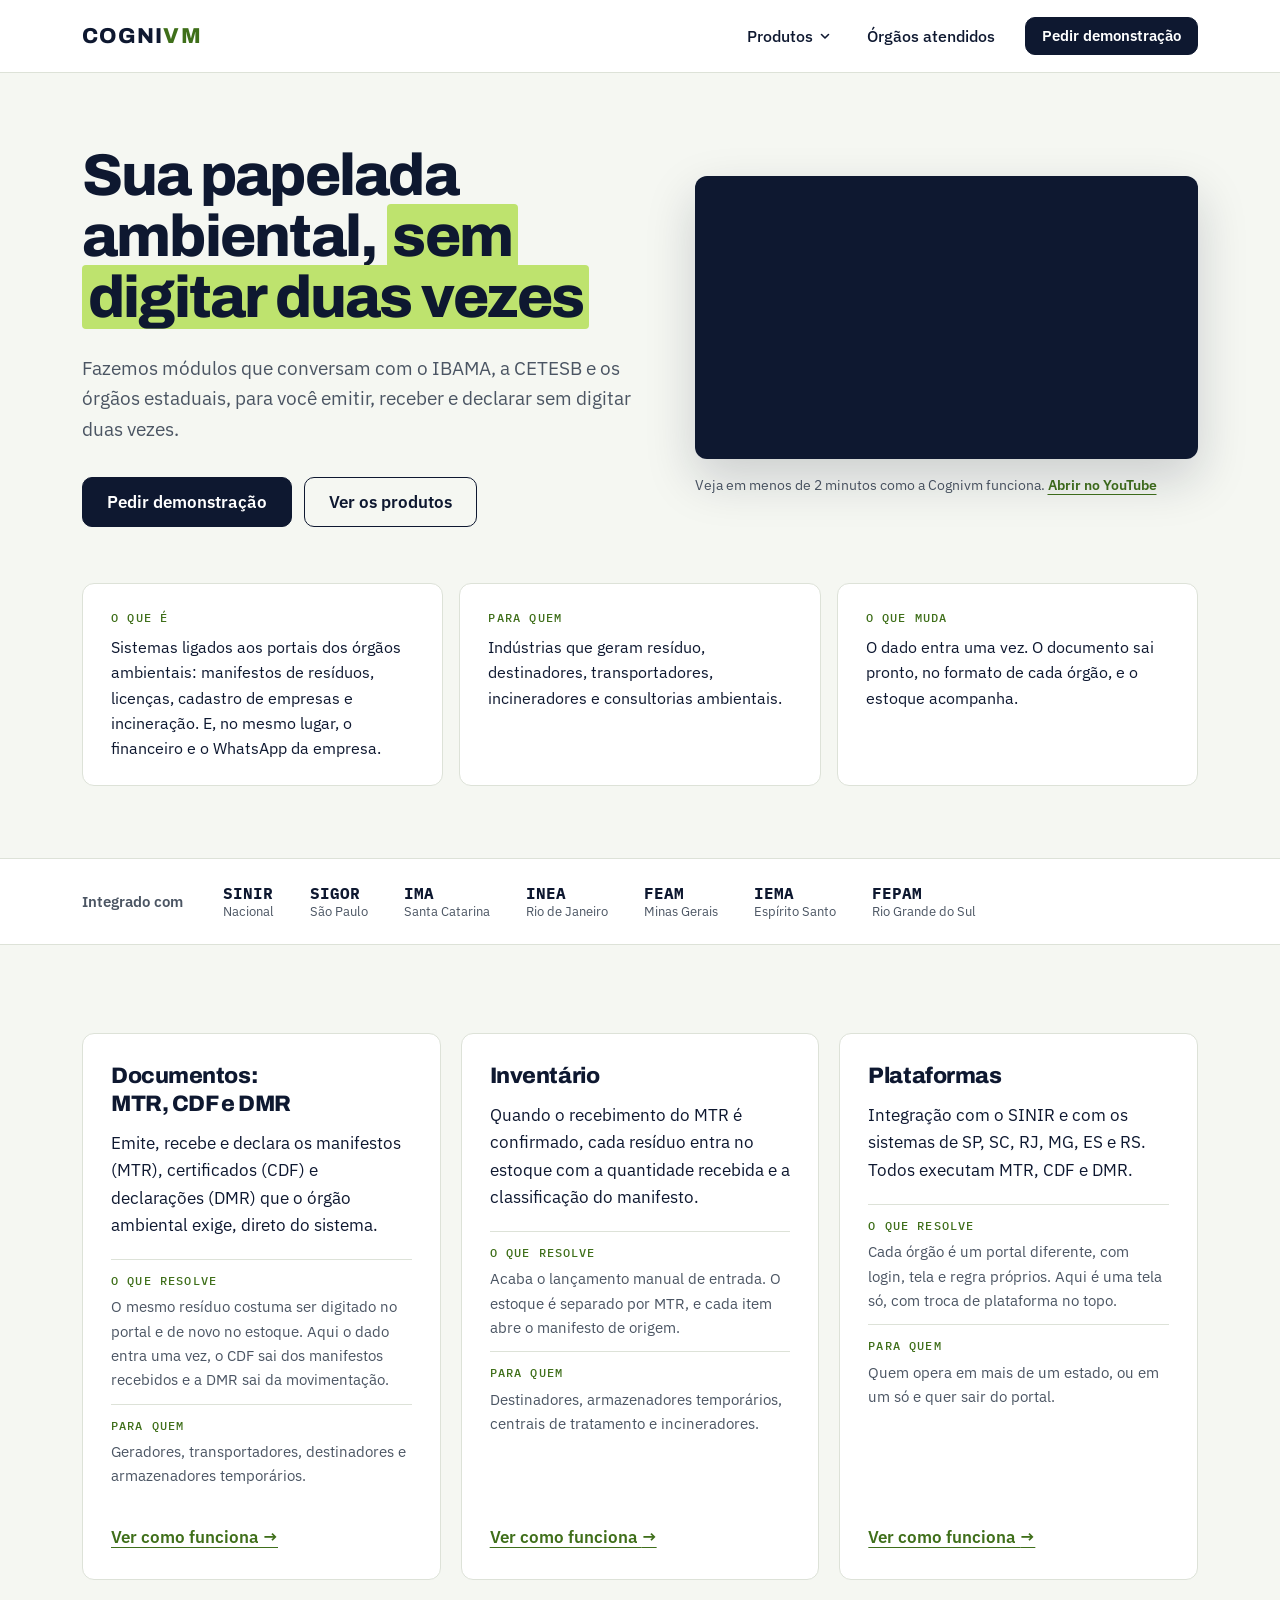
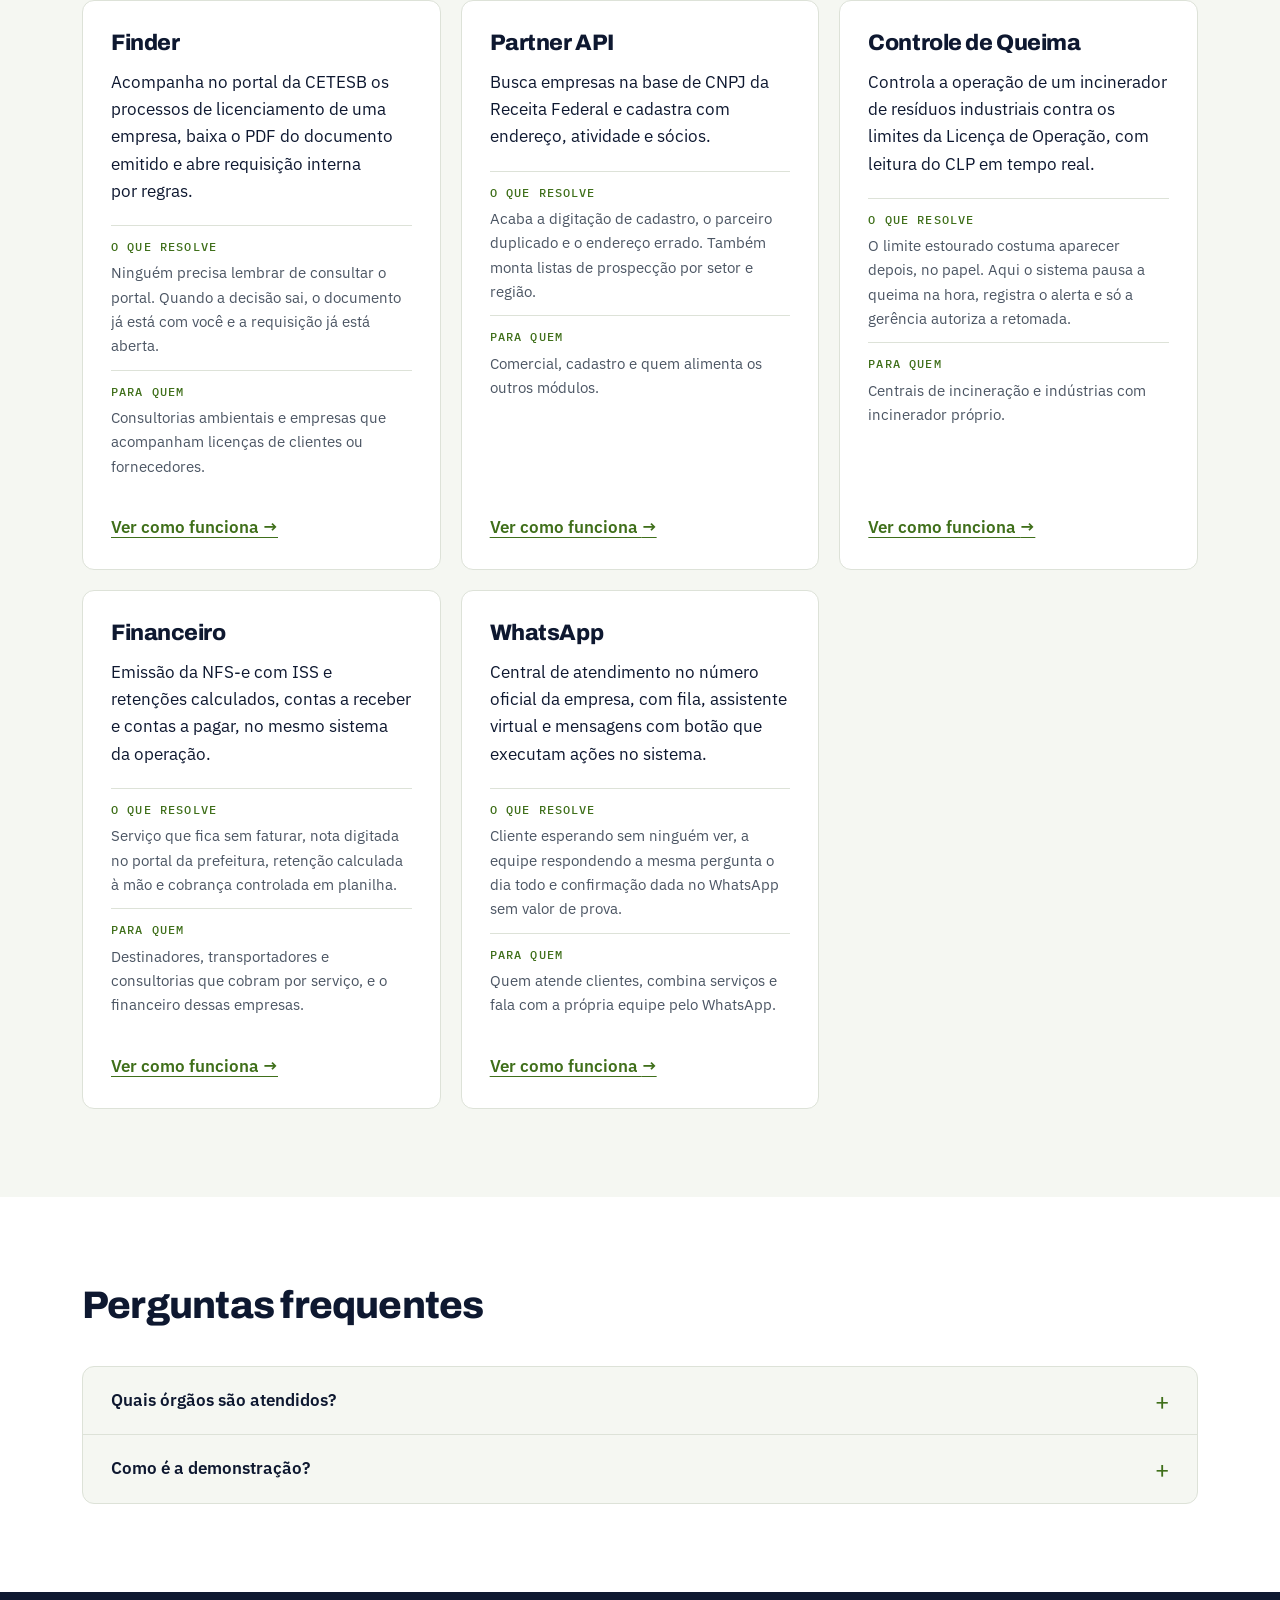
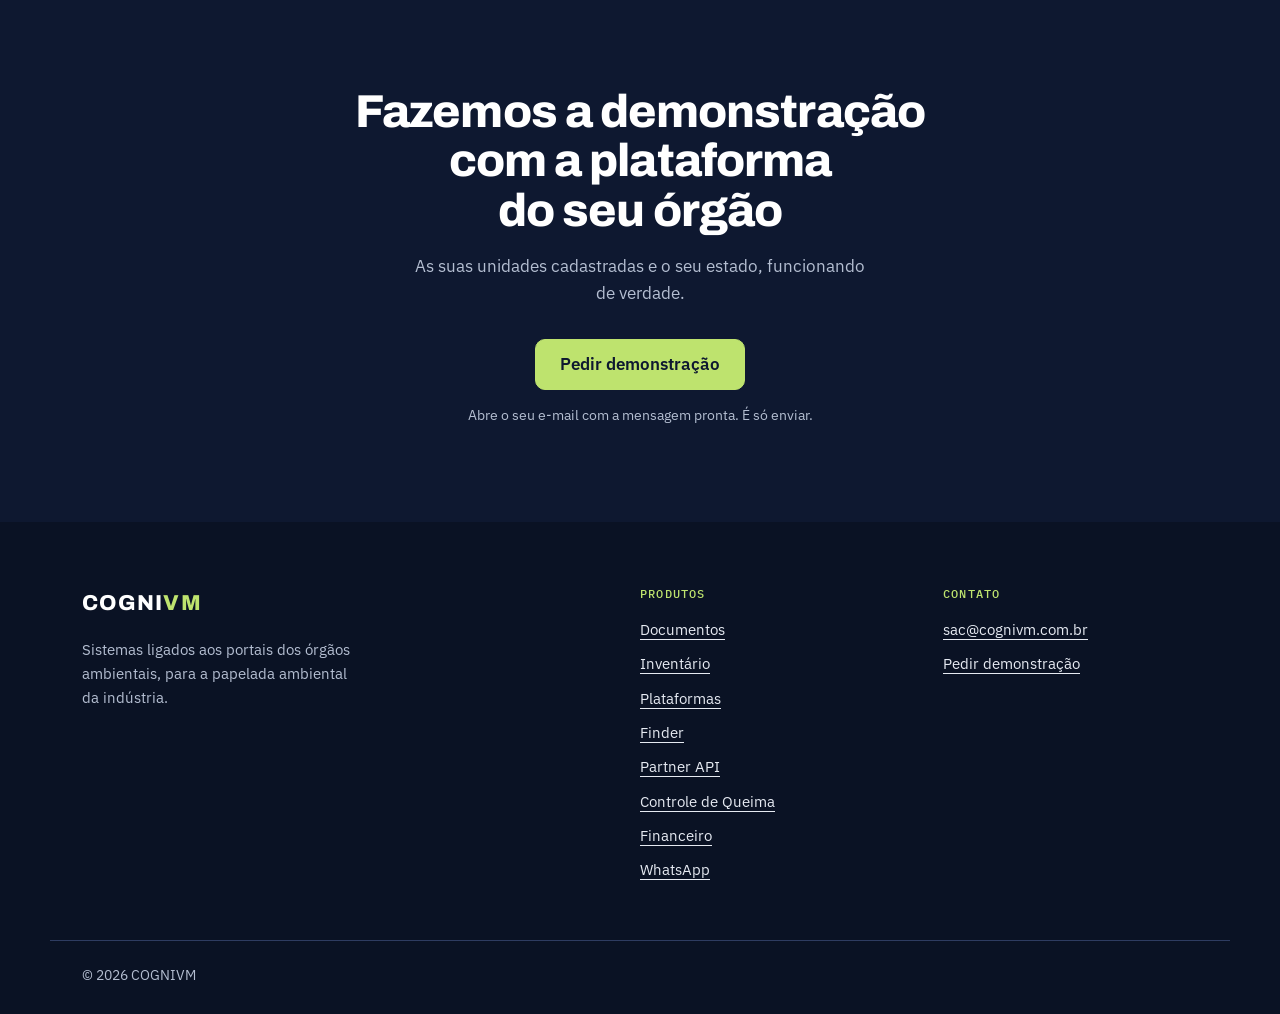
==== commit e450cbf1: "Reescreve Financeiro (NFS-e) e WhatsApp (atendimento, automação e confirmações) Co-Authored-By: Clau" ====
--- a/index.html
+++ b/index.html
@@ -26,8 +26,8 @@
                             <li><a href="finder.html"><strong>Finder</strong><span>Licenças da CETESB acompanhadas sozinhas</span></a></li>
                             <li><a href="partner-api.html"><strong>Partner API</strong><span>Cadastro de empresas direto da Receita</span></a></li>
                             <li><a href="controle-de-queima.html"><strong>Controle de Queima</strong><span>O incinerador dentro dos limites da Licença de Operação</span></a></li>
-                            <li><a href="financeiro.html"><strong>Financeiro</strong><span>Nota fiscal, contas a receber e a pagar</span></a></li>
-                            <li><a href="whatsapp.html"><strong>WhatsApp</strong><span>As conversas da empresa ligadas aos documentos</span></a></li>
+                            <li><a href="financeiro.html"><strong>Financeiro</strong><span>Do serviço prestado à NFS-e e ao dinheiro no caixa</span></a></li>
+                            <li><a href="whatsapp.html"><strong>WhatsApp</strong><span>Atendimento, automação e confirmações registradas</span></a></li>
                             </ul>
                         </div>
                     </li>
@@ -137,19 +137,19 @@
                 </article>
                 <article class="product">
                     <h3>Financeiro</h3>
-                    <p class="what">Pedido, emissão da NF-e, contas a receber, compras e contas a pagar no mesmo sistema dos documentos ambientais.</p>
-                    <dl>
-                        <div><dt>O que resolve</dt><dd>Acaba o emissor separado e a planilha de vencimentos. A nota sai do pedido com os impostos calculados e já vira cobrança, parcela por parcela.</dd></div>
-                        <div><dt>Para quem</dt><dd>Faturamento, financeiro e contabilidade de quem vende, compra e paga fornecedores.</dd></div>
+                    <p class="what">Emissão da NFS-e com ISS e retenções calculados, contas a receber e contas a pagar, no mesmo sistema da operação.</p>
+                    <dl>
+                        <div><dt>O que resolve</dt><dd>Serviço que fica sem faturar, nota digitada no portal da prefeitura, retenção calculada à mão e cobrança controlada em planilha.</dd></div>
+                        <div><dt>Para quem</dt><dd>Destinadores, transportadores e consultorias que cobram por serviço, e o financeiro dessas empresas.</dd></div>
                     </dl>
                     <a href="financeiro.html" class="text-link more">Ver como funciona <span aria-hidden="true">&rarr;</span></a>
                 </article>
                 <article class="product">
                     <h3>WhatsApp</h3>
-                    <p class="what">O número oficial da empresa atendido pela equipe no sistema, com cada conversa ligada ao MTR, ao pedido ou à nota de que trata.</p>
-                    <dl>
-                        <div><dt>O que resolve</dt><dd>O combinado deixa de ficar no celular de alguém. Mensagens, fotos, PDFs e áudios transcritos entram no histórico do documento, com data e autor.</dd></div>
-                        <div><dt>Para quem</dt><dd>Atendimento, comercial, logística e operação que combinam coletas e documentos pelo WhatsApp.</dd></div>
+                    <p class="what">Central de atendimento no número oficial da empresa, com fila, assistente virtual e mensagens com botão que executam ações no sistema.</p>
+                    <dl>
+                        <div><dt>O que resolve</dt><dd>Cliente esperando sem ninguém ver, a equipe respondendo a mesma pergunta o dia todo e confirmação dada no WhatsApp sem valor de prova.</dd></div>
+                        <div><dt>Para quem</dt><dd>Quem atende clientes, combina serviços e fala com a própria equipe pelo WhatsApp.</dd></div>
                     </dl>
                     <a href="whatsapp.html" class="text-link more">Ver como funciona <span aria-hidden="true">&rarr;</span></a>
                 </article>
--- a/site.css
+++ b/site.css
@@ -360,3 +360,8 @@
     .faq summary { padding: 18px 56px 18px 20px; }
     .faq details p { padding: 0 20px 20px; }
 }
+
+/* Docrow com palavra no lugar da sigla (Financeiro, WhatsApp) */
+.docrow--word { grid-template-columns: minmax(0, 2fr) 5fr; }
+.docrow--word .acronym { font-size: clamp(1.9rem, 3.2vw, 2.6rem); overflow-wrap: anywhere; }
+@media (max-width: 860px) { .docrow--word { grid-template-columns: 1fr; } }
